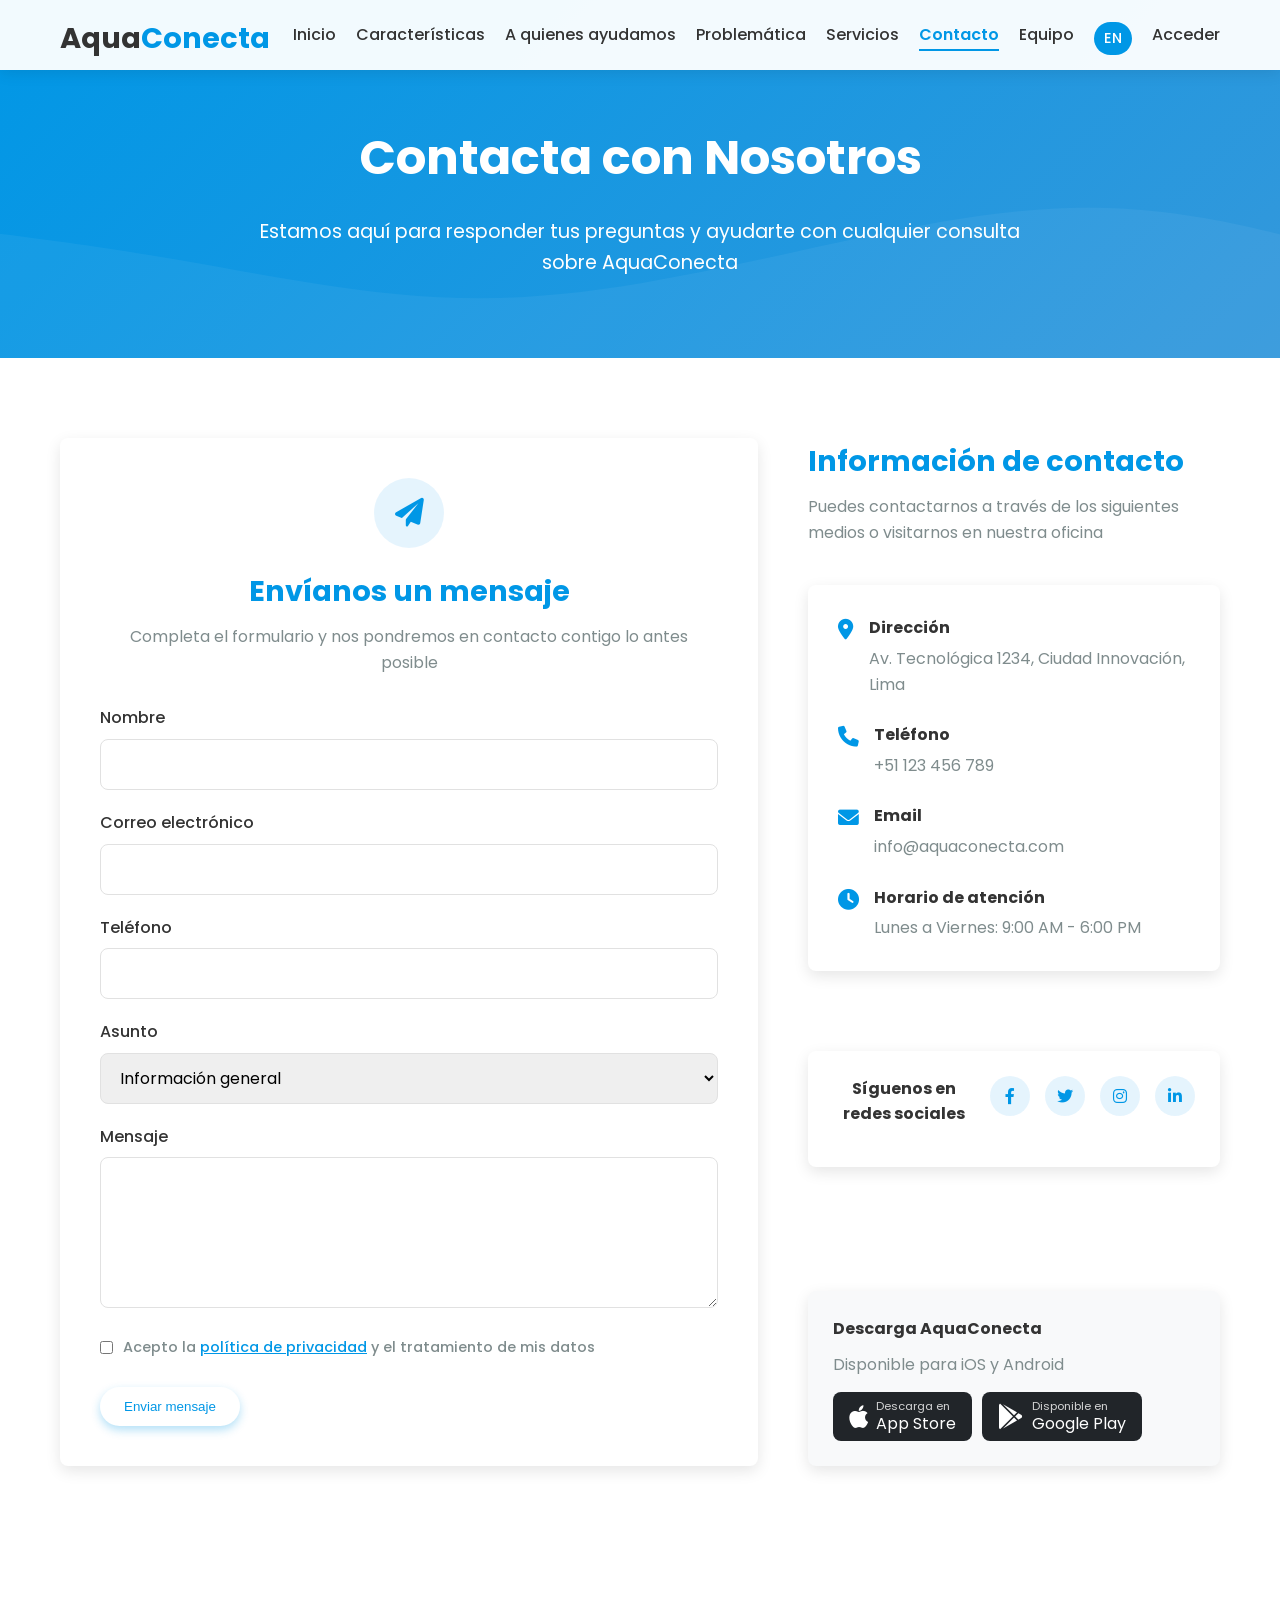
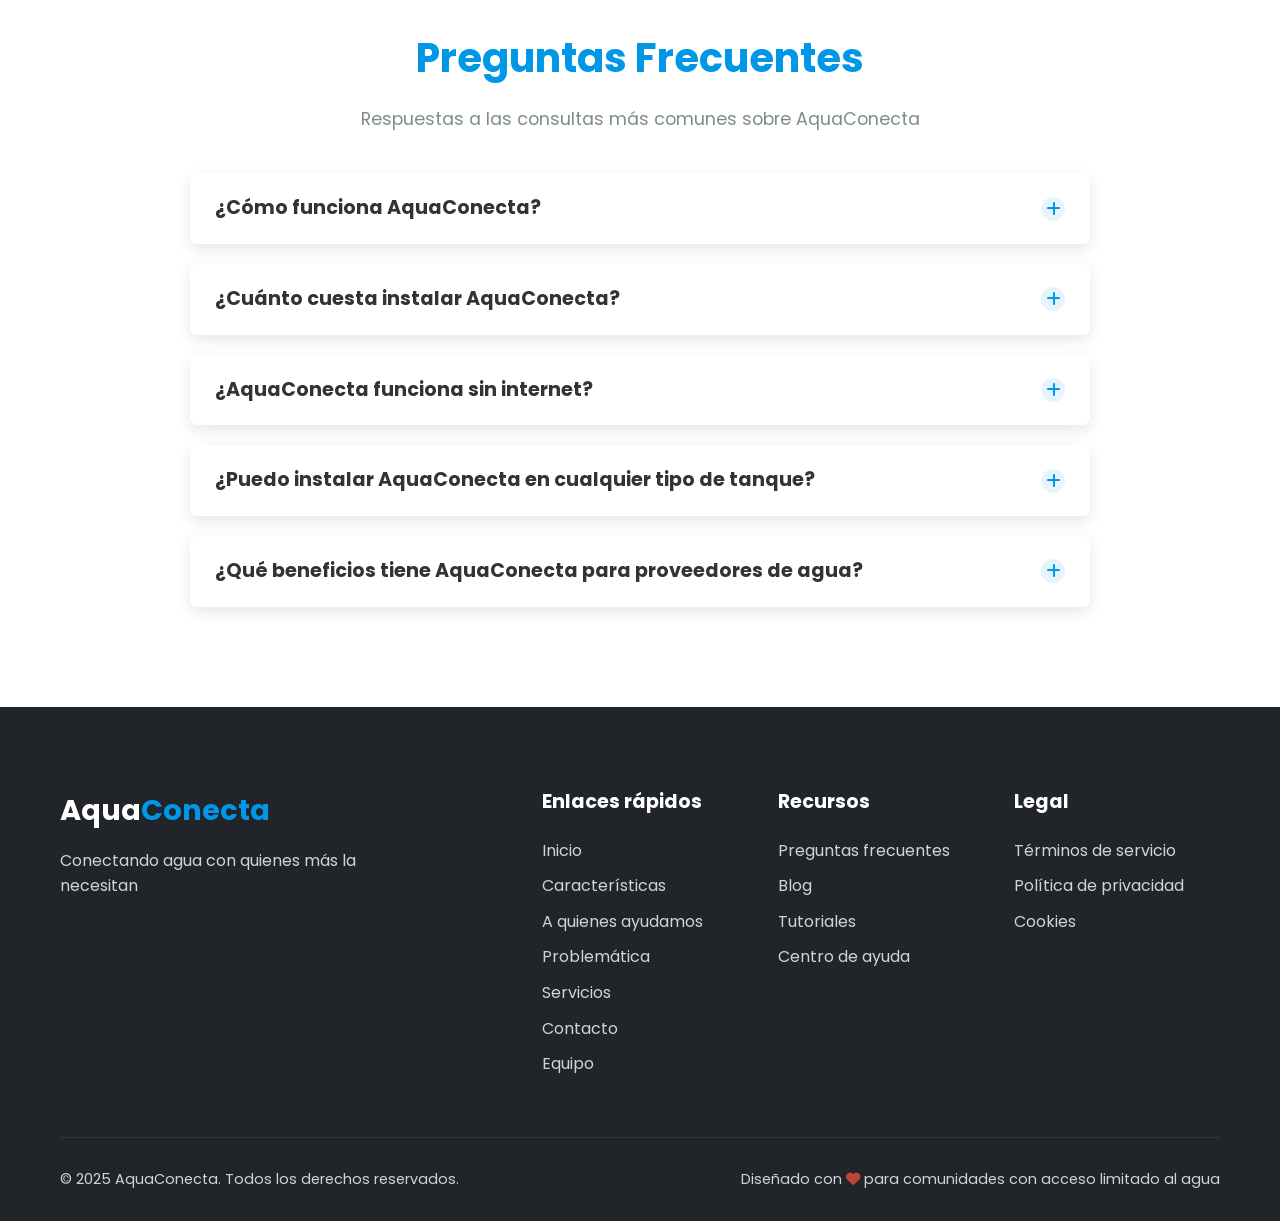
==== contact.html @ f66fc025 "feat: Implement contact page with form validation and FAQ section - Added a new contact.html page wi" ====
<!DOCTYPE html>
<html lang="es">

<head>
    <meta charset="UTF-8">
    <meta name="viewport" content="width=device-width, initial-scale=1.0">
    <title data-i18n="contact_page_title">AquaConecta - Contacto</title>
    <link rel="icon" href="images/aquaconecta.png" type="image/png">

    <link rel="stylesheet" href="css/base.css">
    <link rel="stylesheet" href="css/components.css">
    <link rel="stylesheet" href="css/layout.css">
    <link rel="stylesheet" href="css/sections.css">
    <link rel="stylesheet" href="css/animations.css">
    <link rel="stylesheet" href="css/responsive.css">
    <link rel="stylesheet" href="css/contact-page.css">
    <link rel="stylesheet" href="https://cdnjs.cloudflare.com/ajax/libs/font-awesome/6.0.0/css/all.min.css">
    <link href="https://fonts.googleapis.com/css2?family=Poppins:wght@300;400;500;600;700&display=swap"
        rel="stylesheet">
</head>

<body>
    <!-- Navegación -->
    <nav class="navbar">
        <div class="container">
            <div class="logo">
                <h1><a href="index.html">Aqua<span>Conecta</span></a></h1>
            </div>
            <ul class="nav-links">
                <li><a href="index.html" data-i18n="nav_home">Inicio</a></li>
                <li><a href="index.html#features" data-i18n="nav_features">Características</a></li>
                <li><a href="index.html#help" data-i18n="nav_help">A quienes ayudamos</a></li>
                <li><a href="index.html#problem" data-i18n="nav_problem">Problemática</a></li>
                <li><a href="index.html#services" data-i18n="nav_services">Servicios</a></li>
                <li><a href="contact.html" class="active" data-i18n="nav_contact">Contacto</a></li>
                <li><a href="index.html#team" data-i18n="nav_team">Equipo</a></li>
                <li><a href="#" id="langSwitch" class="lang-switch">EN</a></li>
                <li><a href="https://aquaconecta-app.netlify.app/" class="btn-login" data-i18n="nav_login">Acceder</a>
                </li>
            </ul>
            <div class="mobile-menu">
                <i class="fas fa-bars"></i>
            </div>
        </div>
    </nav>

    <!-- Hero de contacto con mapa -->
    <header class="contact-hero">
        <div class="container">
            <div class="contact-hero-content">
                <h1 data-i18n="contact_hero_title">Contacta con Nosotros</h1>
                <p data-i18n="contact_hero_description">Estamos aquí para responder tus preguntas y ayudarte con cualquier consulta sobre AquaConecta</p>
            </div>
        </div>
    </header>

    <!-- Contacto Principal -->
    <section class="contact-main">
        <div class="container">
            <div class="contact-wrapper">
                <!-- Formulario de contacto -->
                <div class="contact-form-wrapper">
                    <div class="form-header">
                        <div class="form-icon">
                            <i class="fas fa-paper-plane"></i>
                        </div>
                        <h2 data-i18n="contact_form_title">Envíanos un mensaje</h2>
                        <p data-i18n="contact_form_description">Completa el formulario y nos pondremos en contacto contigo lo antes posible</p>
                    </div>
                    
                    <form id="contact-form" class="contact-form">
                        <div class="form-group">
                            <label for="name" data-i18n="contact_name">Nombre</label>
                            <input type="text" id="name" name="name" required>
                        </div>
                        <div class="form-group">
                            <label for="email" data-i18n="contact_email">Correo electrónico</label>
                            <input type="email" id="email" name="email" required>
                        </div>
                        <div class="form-group">
                            <label for="phone" data-i18n="contact_phone">Teléfono</label>
                            <input type="tel" id="phone" name="phone">
                        </div>
                        <div class="form-group">
                            <label for="subject" data-i18n="contact_subject">Asunto</label>
                            <select id="subject" name="subject">
                                <option value="info" data-i18n="contact_subject_info">Información general</option>
                                <option value="support" data-i18n="contact_subject_support">Soporte técnico</option>
                                <option value="partnership" data-i18n="contact_subject_partnership">Colaboración</option>
                                <option value="other" data-i18n="contact_subject_other">Otro</option>
                            </select>
                        </div>
                        <div class="form-group">
                            <label for="message" data-i18n="contact_message">Mensaje</label>
                            <textarea id="message" name="message" rows="5" required></textarea>
                        </div>
                        <div class="form-group form-checkbox">
                            <input type="checkbox" id="privacy-policy" name="privacy-policy" required>
                            <label for="privacy-policy" data-i18n="contact_privacy_policy">Acepto la <a href="#">política de privacidad</a> y el tratamiento de mis datos</label>
                        </div>
                        <button type="submit" class="btn btn-primary" data-i18n="contact_send">Enviar mensaje</button>
                    </form>
                </div>

                <!-- Información de contacto -->
                <div class="contact-info-wrapper">
                    <div class="info-header">
                        <h2 data-i18n="contact_info_title">Información de contacto</h2>
                        <p data-i18n="contact_info_description">Puedes contactarnos a través de los siguientes medios o visitarnos en nuestra oficina</p>
                    </div>
                    
                    <div class="info-container">
                        <div class="info-item">
                            <i class="fas fa-map-marker-alt"></i>
                            <div>
                                <h4 data-i18n="contact_address_title">Dirección</h4>
                                <p data-i18n="contact_address">Av. Tecnológica 1234, Ciudad Innovación, Lima</p>
                            </div>
                        </div>
                        <div class="info-item">
                            <i class="fas fa-phone"></i>
                            <div>
                                <h4 data-i18n="contact_phone_title">Teléfono</h4>
                                <p>+51 123 456 789</p>
                            </div>
                        </div>
                        <div class="info-item">
                            <i class="fas fa-envelope"></i>
                            <div>
                                <h4 data-i18n="contact_email_title">Email</h4>
                                <p>info@aquaconecta.com</p>
                            </div>
                        </div>
                        <div class="info-item">
                            <i class="fas fa-clock"></i>
                            <div>
                                <h4 data-i18n="contact_hours_title">Horario de atención</h4>
                                <p data-i18n="contact_hours">Lunes a Viernes: 9:00 AM - 6:00 PM</p>
                            </div>
                        </div>
                    </div>
                    
                    <div class="social-links">
                        <h4 data-i18n="contact_social_title">Síguenos en redes sociales</h4>
                        <div class="social-icons">
                            <a href="#" aria-label="Facebook"><i class="fab fa-facebook-f"></i></a>
                            <a href="#" aria-label="Twitter"><i class="fab fa-twitter"></i></a>
                            <a href="#" aria-label="Instagram"><i class="fab fa-instagram"></i></a>
                            <a href="#" aria-label="LinkedIn"><i class="fab fa-linkedin-in"></i></a>
                        </div>
                    </div>
                    
                    <!-- Descarga la App -->
                    <div class="download-contact">
                        <h4 data-i18n="contact_download_title">Descarga AquaConecta</h4>
                        <p data-i18n="contact_download_description">Disponible para iOS y Android</p>
                        <div class="app-buttons">
                            <a href="#" class="app-btn">
                                <i class="fab fa-apple"></i>
                                <span>
                                    <small data-i18n="download_on">Descarga en</small>
                                    App Store
                                </span>
                            </a>
                            <a href="#" class="app-btn">
                                <i class="fab fa-google-play"></i>
                                <span>
                                    <small data-i18n="available_on">Disponible en</small>
                                    Google Play
                                </span>
                            </a>
                        </div>
                    </div>
                </div>
            </div>
        </div>
    </section>

    <!-- Preguntas frecuentes -->
    <section class="faq-section">
        <div class="container">
            <div class="section-header">
                <h2 data-i18n="faq_title">Preguntas Frecuentes</h2>
                <p data-i18n="faq_description">Respuestas a las consultas más comunes sobre AquaConecta</p>
            </div>
            
            <div class="faq-container">
                <div class="faq-item">
                    <div class="faq-question">
                        <h3 data-i18n="faq_q1">¿Cómo funciona AquaConecta?</h3>
                        <span class="faq-toggle"><i class="fas fa-plus"></i></span>
                    </div>
                    <div class="faq-answer">
                        <p data-i18n="faq_a1">AquaConecta utiliza sensores IoT instalados en tanques de agua para monitorear en tiempo real la cantidad y calidad del agua. La información se transmite a nuestra plataforma, donde los usuarios pueden visualizarla a través de una aplicación móvil o web, recibir alertas cuando el nivel es bajo y solicitar suministro cuando sea necesario.</p>
                    </div>
                </div>
                
                <div class="faq-item">
                    <div class="faq-question">
                        <h3 data-i18n="faq_q2">¿Cuánto cuesta instalar AquaConecta?</h3>
                        <span class="faq-toggle"><i class="fas fa-plus"></i></span>
                    </div>
                    <div class="faq-answer">
                        <p data-i18n="faq_a2">El costo inicial es de S/ 258 por sensor, que incluye el dispositivo, la instalación profesional y un mes de servicio. Después del primer mes, la suscripción tiene un costo de S/ 50 mensuales por cada sensor activo.</p>
                    </div>
                </div>
                
                <div class="faq-item">
                    <div class="faq-question">
                        <h3 data-i18n="faq_q3">¿AquaConecta funciona sin internet?</h3>
                        <span class="faq-toggle"><i class="fas fa-plus"></i></span>
                    </div>
                    <div class="faq-answer">
                        <p data-i18n="faq_a3">Los sensores requieren conectividad para transmitir datos a la plataforma. Sin embargo, pueden almacenar temporalmente la información cuando no hay conexión y sincronizarla una vez que se restablezca internet. La aplicación móvil también permite ver los últimos datos sincronizados cuando estás sin conexión.</p>
                    </div>
                </div>
                
                <div class="faq-item">
                    <div class="faq-question">
                        <h3 data-i18n="faq_q4">¿Puedo instalar AquaConecta en cualquier tipo de tanque?</h3>
                        <span class="faq-toggle"><i class="fas fa-plus"></i></span>
                    </div>
                    <div class="faq-answer">
                        <p data-i18n="faq_a4">Nuestros sensores son compatibles con la mayoría de los tanques de agua residenciales y comerciales, incluyendo tanques de plástico, fibra de vidrio, concreto y metal. Durante la instalación, nuestros técnicos evaluarán la compatibilidad y recomendarán la mejor solución para tu caso específico.</p>
                    </div>
                </div>
                
                <div class="faq-item">
                    <div class="faq-question">
                        <h3 data-i18n="faq_q5">¿Qué beneficios tiene AquaConecta para proveedores de agua?</h3>
                        <span class="faq-toggle"><i class="fas fa-plus"></i></span>
                    </div>
                    <div class="faq-answer">
                        <p data-i18n="faq_a5">Para proveedores, AquaConecta ofrece una plataforma de gestión que permite monitorear remotamente el estado de los tanques de sus clientes, planificar rutas de distribución de manera eficiente, priorizar automáticamente las zonas con mayor necesidad y obtener datos valiosos para optimizar sus operaciones y mejorar el servicio al cliente.</p>
                    </div>
                </div>
            </div>
        </div>
    </section>

    <!-- Footer -->
    <footer class="footer">
        <div class="container">
            <div class="footer-content">
                <div class="footer-logo">
                    <h2>Aqua<span>Conecta</span></h2>
                    <p data-i18n="footer_tagline">Conectando agua con quienes más la necesitan</p>
                </div>
                <div class="footer-links">
                    <div class="footer-column">
                        <h3 data-i18n="footer_quick_links">Enlaces rápidos</h3>
                        <ul>
                            <li><a href="index.html" data-i18n="nav_home">Inicio</a></li>
                            <li><a href="index.html#features" data-i18n="nav_features">Características</a></li>
                            <li><a href="index.html#help" data-i18n="nav_help">A quienes ayudamos</a></li>
                            <li><a href="index.html#problem" data-i18n="nav_problem">Problemática</a></li>
                            <li><a href="index.html#services" data-i18n="nav_services">Servicios</a></li>
                            <li><a href="contact.html" data-i18n="nav_contact">Contacto</a></li>
                            <li><a href="index.html#team" data-i18n="nav_team">Equipo</a></li>
                        </ul>
                    </div>
                    <div class="footer-column">
                        <h3 data-i18n="footer_resources">Recursos</h3>
                        <ul>
                            <li><a href="#" data-i18n="footer_faq">Preguntas frecuentes</a></li>
                            <li><a href="#" data-i18n="footer_blog">Blog</a></li>
                            <li><a href="#" data-i18n="footer_tutorials">Tutoriales</a></li>
                            <li><a href="#" data-i18n="footer_help_center">Centro de ayuda</a></li>
                        </ul>
                    </div>
                    <div class="footer-column">
                        <h3 data-i18n="footer_legal">Legal</h3>
                        <ul>
                            <li><a href="#" data-i18n="footer_terms">Términos de servicio</a></li>
                            <li><a href="#" data-i18n="footer_privacy">Política de privacidad</a></li>
                            <li><a href="#" data-i18n="footer_cookies">Cookies</a></li>
                        </ul>
                    </div>
                </div>
            </div>
            <div class="footer-bottom">
                <p data-i18n="footer_copyright">&copy; 2025 AquaConecta. Todos los derechos reservados.</p>
                <p data-i18n="footer_tagline_extended">Diseñado con <i class="fas fa-heart"></i> para comunidades con acceso limitado al agua</p>
            </div>
        </div>
    </footer>

    <script src="js/transalations.js"></script>
    <script src="js/script.js"></script>
    <script src="js/contact.js"></script>
</body>

</html>
---- css/base.css ----
:root {
    --primary-color: #0097e6;
    --primary-dark: #0080c0;
    --secondary-color: #2ecc71;
    --accent-color: #f1c40f;
    --text-color: #333333;
    --text-light: #7f8c8d;
    --light-bg: #f8f9fa;
    --dark-bg: #212529;
    --white: #ffffff;
    --border-color: #e1e1e1;
    --border-radius: 8px;
    --shadow: 0 5px 15px rgba(0, 0, 0, 0.1);
    --transition: all 0.3s ease;
}

* {
    margin: 0;
    padding: 0;
    box-sizing: border-box;
}

html {
    scroll-behavior: smooth;
}

body {
    font-family: 'Poppins', sans-serif;
    line-height: 1.6;
    color: var(--text-color);
    background-color: var(--white);
}

ul {
    list-style: none;
}

a {
    text-decoration: none;
    color: var(--text-color);
    transition: var(--transition);
}

img {
    max-width: 100%;
    height: auto;
    display: block;
}

.container {
    width: 100%;
    max-width: 1200px;
    margin: 0 auto;
    padding: 0 20px;
}

/* Utility Classes */
.section-header {
    text-align: center;
    margin-bottom: 30px;
}

.section-header h2 {
    font-size: 2.5rem;
    margin-bottom: 15px;
    color: var(--primary-color);
}

.section-header p {
    font-size: 1.1rem;
    color: var(--text-light);
    max-width: 700px;
    margin: 0 auto;
}

.wave-divider {
    width: 100%;
    display: block;
    margin-top: -80px;
    position: relative;
    z-index: 1;
}

.wave-divider.inverted {
    margin-top: 0;
    margin-bottom: -80px;
}

.lang-switch {
    display: inline-block;
    padding: 5px 10px;
    border-radius: 20px;
    background-color: var(--primary-color);
    color: white !important;
    font-weight: 600;
    text-align: center;
    transition: var(--transition);
    font-size: 0.9rem;
}

.lang-switch:hover {
    background-color: var(--primary-dark);
    transform: translateY(-2px);
}

@media (max-width: 768px) {
    .lang-switch {
        margin-top: 5px;
    }
}
---- css/components.css ----
.btn {
    display: inline-block;
    padding: 12px 24px;
    border-radius: 50px;
    font-weight: 500;
    text-align: center;
    transition: var(--transition);
    cursor: pointer;
    border: none;
}

.btn-primary {
    background-color: white;
    color: var(--primary-color);
    box-shadow: 0 4px 10px rgba(0, 151, 230, 0.3);
}

.btn-primary:hover {
    background-color: var(--primary-dark);
    transform: translateY(-3px);
    box-shadow: 0 6px 15px rgba(0, 151, 230, 0.4);
}

.btn-secondary {
    background-color: white;
    color: var(--primary-color);
    border: 2px solid var(--primary-color);
}

.btn-secondary:hover {
    background-color: rgba(0, 151, 230, 0.1);
    transform: translateY(-3px);
}

/* Form elements */
.form-group {
    margin-bottom: 20px;
}

.form-group label {
    display: block;
    margin-bottom: 8px;
    font-weight: 500;
}

.form-group input,
.form-group select,
.form-group textarea {
    width: 100%;
    padding: 12px 15px;
    border: 1px solid var(--border-color);
    border-radius: var(--border-radius);
    font-family: inherit;
    font-size: 1rem;
    transition: var(--transition);
}

.form-group input:focus,
.form-group select:focus,
.form-group textarea:focus {
    outline: none;
    border-color: var(--primary-color);
    box-shadow: 0 0 0 3px rgba(0, 151, 230, 0.2);
}

.error-message {
    color: #e74c3c;
    font-size: 0.85rem;
    margin-top: 5px;
}

input.error, select.error, textarea.error {
    border-color: #e74c3c;
}

/* Notifications */
.notification {
    position: fixed;
    bottom: 20px;
    right: 20px;
    padding: 15px 25px;
    border-radius: var(--border-radius);
    color: var(--white);
    font-weight: 500;
    box-shadow: 0 5px 15px rgba(0, 0, 0, 0.2);
    transform: translateY(100px);
    opacity: 0;
    transition: all 0.3s ease;
    z-index: 9999;
}

.notification.success {
    background-color: var(--secondary-color);
}

.notification.error {
    background-color: #e74c3c;
}

.notification.show {
    transform: translateY(0);
    opacity: 1;
}

/* App buttons para la sección de descargar app en contacto */
.app-buttons {
    display: flex;
    gap: 10px;
    margin-top: 15px;
}

.app-btn {
    display: flex;
    align-items: center;
    padding: 8px 16px;
    background-color: var(--dark-bg);
    color: var(--white);
    border-radius: 8px;
    transition: var(--transition);
}

.app-btn:hover {
    transform: translateY(-3px);
    box-shadow: 0 10px 20px rgba(0, 0, 0, 0.1);
}

.app-btn i {
    font-size: 1.6rem;
    margin-right: 8px;
}

.app-btn span {
    display: flex;
    flex-direction: column;
    line-height: 1.2;
}

.app-btn small {
    font-size: 0.7rem;
    opacity: 0.8;
}

@media (max-width: 576px) {
    .app-buttons {
        flex-direction: column;
        gap: 15px;
    }
}




/* Estilos para el banner de descuento integrado en el hero section */

/* Estilo para la cinta de descuento en la parte superior del hero */
.discount-ribbon {
    background: linear-gradient(45deg, rgba(0, 0, 0, 0.3), rgba(0, 0, 0, 0.1));
    padding: 10px 20px;
    border-radius: 5px;
    margin: 0 auto 50px;
    max-width: 800px; /* Reducir un poco el ancho */
    display: flex;
    align-items: center;
    justify-content: center;
    flex-wrap: wrap;
    gap: 20px;
    backdrop-filter: blur(3px);
    box-shadow: 0 5px 15px rgba(0, 0, 0, 0.1);
    max-width: 900px;;
    position: relative;
    border: 1px solid rgba(255, 255, 255, 0.2);
}

.discount-badge {
    background-color: var(--accent-color);
    color: var(--dark-bg);
    font-size: 1.3rem;
    font-weight: 700;
    padding: 8px 12px;
    border-radius: 50px;
    box-shadow: 0 4px 8px rgba(0, 0, 0, 0.2);
    transform: rotate(-5deg);
    animation: pulse 2s infinite;
}

.discount-text {
    color: white;
    font-size: 1.3rem;
    font-weight: 700;
    text-shadow: 1px 1px 3px rgba(0, 0, 0, 0.3);
}

.countdown-container {
    display: flex;
    gap: 10px;
}

.countdown-unit {
    display: flex;
    flex-direction: column;
    align-items: center;
    background-color: rgba(255, 255, 255, 0.15);
    border-radius: 5px;
    padding: 5px 10px;
    min-width: 50px;
}

.countdown-unit span:first-child {
    font-size: 1.3rem;
    font-weight: 700;
    color: white;
}

.countdown-label {
    font-size: 0.7rem;
    color: rgba(255, 255, 255, 0.8);
}

.discount-expiry {
    color: rgba(255, 255, 255, 0.9);
    font-size: 0.9rem;
}

/* Botón de aprovechar ahora */
.btn-accent {
    background-color: var(--accent-color);
    color: var(--dark-bg);
    font-weight: 600;
    transition: all 0.3s ease;
}

.btn-accent:hover {
    background-color: #e0b50e;
    transform: translateY(-3px);
    box-shadow: 0 10px 20px rgba(0, 0, 0, 0.15);
}

/* Etiqueta de descuento para la imagen */
.hero-image {
    position: relative;
}

.discount-tag {
    position: absolute;
    top: 20px;
    right: 20px;
    background-color: var(--accent-color);
    color: var(--dark-bg);
    width: 60px;
    height: 60px;
    display: flex;
    flex-direction: column;
    align-items: center;
    justify-content: center;
    border-radius: 50%;
    box-shadow: 0 4px 8px rgba(0, 0, 0, 0.2);
    animation: float 6s ease-in-out infinite;
    z-index: 2;
    font-weight: 700;
    line-height: 1;
    transform: rotate(10deg);
}

.discount-tag span:first-child {
    font-size: 1.3rem;
}

.discount-tag span:last-child {
    font-size: 0.9rem;
}

/* Responsive styles */
@media (max-width: 992px) {
    .discount-ribbon {
        flex-direction: column;
        padding: 15px;
        margin-bottom: 30px;
    }
    
    .discount-badge, .discount-text {
        text-align: center;
    }
    
    /* Ajustar botones */
    .cta-buttons {
        flex-wrap: wrap;
    }
    
    .cta-buttons .btn {
        margin: 5px;
    }
}

@media (max-width: 576px) {
    .countdown-container {
        flex-wrap: wrap;
        justify-content: center;
    }
    
    .discount-tag {
        width: 50px;
        height: 50px;
        top: 10px;
        right: 10px;
        font-size: 0.9rem;
    }
    
    .discount-tag span:first-child {
        font-size: 1.1rem;
    }
}
---- css/layout.css ----
.navbar {
    position: fixed;
    width: 100%;
    top: 0;
    left: 0;
    z-index: 1000;
    padding: 15px 0;
    transition: var(--transition);
    background-color: rgba(255, 255, 255, 0.95);
    box-shadow: 0 2px 15px rgba(0, 0, 0, 0.1);
    height: 70px;
}

.navbar .container {
    display: flex;
    justify-content: space-between;
    align-items: center;
}

.logo h1 {
    font-size: 1.8rem;
    font-weight: 700;
    color: var(--text-color);
}

.logo span {
    color: var(--primary-color);
}

.nav-links {
    display: flex;
    gap: 20px;
}

.nav-links a {
    font-weight: 500;
}

.nav-links a:hover {
    color: var(--primary-color);
}

.mobile-menu {
    display: none;
    font-size: 1.5rem;
    cursor: pointer;
}

/* Navbar responsive */
@media (max-width: 768px) {
    .nav-links {
        position: absolute;
        top: 100%;
        left: 0;
        width: 100%;
        background-color: white;
        flex-direction: column;
        padding: 20px;
        box-shadow: 0 5px 15px rgba(0, 0, 0, 0.1);
        transform: translateY(-10px);
        opacity: 0;
        visibility: hidden;
        transition: all 0.3s ease;
    }
    
    .nav-links.active {
        transform: translateY(0);
        opacity: 1;
        visibility: visible;
    }
    
    .nav-links li {
        margin: 15px 0;
    }
    
    .mobile-menu {
        display: block;
        cursor: pointer;
        position: relative;
        z-index: 10;
    }
    
    .mobile-menu.active i:before {
        content: '\f00d';
    }
}

/* Hero Section */
.hero {
    position: relative;
    padding: 150px 0; /* Aumentar de 160px 0 120px */
    background: linear-gradient(135deg, var(--primary-color) 0%, #3498db 100%);
    color: var(--white);
    overflow: hidden;
}

.hero::before {
    content: '';
    position: absolute;
    top: 0;
    left: 0;
    width: 100%;
    height: 100%;
    background-image: url('data:image/svg+xml;utf8,<svg xmlns="http://www.w3.org/2000/svg" viewBox="0 0 1440 320"><path fill="%23ffffff" fill-opacity="0.05" d="M0,192L48,197.3C96,203,192,213,288,229.3C384,245,480,267,576,266.7C672,267,768,245,864,224C960,203,1056,181,1152,186.7C1248,192,1344,224,1392,240L1440,256L1440,320L1392,320C1344,320,1248,320,1152,320C1056,320,960,320,864,320C768,320,672,320,576,320C480,320,384,320,288,320C192,320,96,320,48,320L0,320Z"></path></svg>');
    background-size: cover;
    background-position: bottom;
    z-index: 0;
}

.hero .container {
    display: flex;
    align-items: center;
    justify-content: space-between;
    position: relative;
    z-index: 1;
}

.hero-content {
    flex: 1;
    max-width: 600px;
}

.hero-content h1 {
    font-size: 3rem;
    font-weight: 700;
    margin-bottom: 20px;
    line-height: 1.2;
}

.hero-content p {
    font-size: 1.1rem;
    margin-bottom: 30px;
    opacity: 0.9;
}

.cta-buttons {
    display: flex;
    gap: 15px;
}

.hero-image {
    flex: 1;
    margin-left: 50px;
    animation: float 6s ease-in-out infinite;
}

.hero-image img {
    border-radius: 10px;
    box-shadow: 0 15px 30px rgba(0, 0, 0, 0.2);
}

/* Hero animations */
.hero-content {
    opacity: 0;
    transform: translateY(30px);
    transition: opacity 0.8s ease, transform 0.8s ease;
}

.hero-image {
    opacity: 0;
    transform: translateY(30px);
    transition: opacity 0.8s ease, transform 0.8s ease;
    transition-delay: 0.3s;
}

/* Hero responsive */
@media (max-width: 992px) {
    .hero .container {
        flex-direction: column;
    }
    
    .hero-content {
        text-align: center;
        margin-bottom: 50px;
    }
    
    .cta-buttons {
        justify-content: center;
    }
    
    .hero-image {
        margin-left: 0;
    }
}

@media (max-width: 768px) {
    .hero-content h1 {
        font-size: 2.5rem;
    }
}

@media (max-width: 576px) {
    .hero-content h1 {
        font-size: 2rem;
    }
}

/* Footer */
.footer {
    background-color: var(--dark-bg);
    color: var(--white);
    padding: 80px 0 30px;
}

.footer-content {
    display: flex;
    flex-wrap: wrap;
    gap: 30px;
    margin-bottom: 50px;
}

.footer-logo {
    flex: 2;
    min-width: 250px;
}

.footer-logo h2 {
    font-size: 1.8rem;
    margin-bottom: 15px;
}

.footer-logo span {
    color: var(--primary-color);
}

.footer-logo p {
    opacity: 0.8;
    max-width: 300px;
}

.footer-links {
    flex: 3;
    display: flex;
    flex-wrap: wrap;
    gap: 30px;
}

.footer-column {
    flex: 1;
    min-width: 150px;
}

.footer-column h3 {
    font-size: 1.2rem;
    margin-bottom: 20px;
    color: var(--white);
}

.footer-column ul li {
    margin-bottom: 10px;
}

.footer-column a {
    color: rgba(255, 255, 255, 0.8);
    transition: var(--transition);
}

.footer-column a:hover {
    color: var(--primary-color);
}

.footer-bottom {
    display: flex;
    justify-content: space-between;
    align-items: center;
    flex-wrap: wrap;
    padding-top: 30px;
    border-top: 1px solid rgba(255, 255, 255, 0.1);
    font-size: 0.9rem;
    opacity: 0.8;
}

.footer-bottom i {
    color: #e74c3c;
}

@media (max-width: 576px) {
    .footer-content {
        flex-direction: column;
    }
    
    .footer-bottom {
        flex-direction: column;
        text-align: center;
        gap: 10px;
    }
}

.wave-divider {
    width: 100%;
    display: block;
    margin-top: -10px; /* Ajusta este valor según necesites */
    position: relative;
    z-index: 5;
}

.wave-divider svg {
    filter: drop-shadow(0px -5px 5px rgba(0, 0, 0, 0.05));
    vertical-align: bottom;
}

.hero {
    overflow: hidden;
    padding-bottom: 0;
}
---- css/sections.css ----
/* Features Section */
.features {
    padding: 80px 0;
    background-color: var(--white);
    position: relative;
    scroll-margin-top: 80px;
}

.features-grid {
    display: grid;
    grid-template-columns: repeat(auto-fit, minmax(250px, 1fr));
    gap: 30px;
    margin-top: 30px;
}

.feature-card {
    background-color: var(--white);
    padding: 30px;
    border-radius: var(--border-radius);
    box-shadow: var(--shadow);
    transition: var(--transition);
    text-align: center;
}

.feature-card:hover {
    transform: translateY(-10px);
    box-shadow: 0 15px 30px rgba(0, 0, 0, 0.1);
}

.feature-icon {
    width: 70px;
    height: 70px;
    display: flex;
    align-items: center;
    justify-content: center;
    margin: 0 auto 20px;
    background-color: rgba(0, 151, 230, 0.1);
    border-radius: 50%;
    color: var(--primary-color);
    font-size: 1.8rem;
}

.feature-card h3 {
    font-size: 1.3rem;
    margin-bottom: 15px;
    color: var(--text-color);
}

.feature-card p {
    color: var(--text-light);
}

/* Help Section */
.help-section {
    padding: 80px 0;
    background-color: var(--light-bg);
    position: relative;
    scroll-margin-top: 80px;
}

.help-card {
    display: flex;
    background-color: var(--white);
    margin-bottom: 30px;
    border-radius: var(--border-radius);
    box-shadow: var(--shadow);
    overflow: hidden;
    transition: var(--transition);
}

.help-card:hover {
    transform: translateY(-5px);
    box-shadow: 0 15px 30px rgba(0, 0, 0, 0.1);
}

.help-card.reversed {
    flex-direction: row-reverse;
}

.help-icon {
    display: flex;
    align-items: center;
    justify-content: center;
    background-color: var(--primary-color);
    color: var(--white);
    padding: 40px;
    font-size: 3rem;
    min-width: 150px;
}

.help-content {
    padding: 30px;
    flex: 1;
}

.help-content h3 {
    font-size: 1.8rem;
    color: var(--primary-color);
    margin-bottom: 15px;
}

.help-content p {
    color: var(--text-light);
    margin-bottom: 20px;
}

.help-content .btn {
    margin-top: 20px;
}

.benefits-list {
    margin: 25px 0;
}

.benefits-list li {
    display: flex;
    align-items: center;
    margin-bottom: 15px;
}

.benefits-list i {
    color: var(--secondary-color);
    margin-right: 10px;
    font-size: 1.2rem;
}

/* Help section responsive */
@media (max-width: 768px) {
    .help-card, .help-card.reversed {
        flex-direction: column;
    }
    
    .help-icon {
        width: 100%;
        padding: 30px;
    }
}

/* Problem Solution Section */
.problem-solution {
    padding: 80px 0;
    background-color: var(--light-bg);
    scroll-margin-top: 80px;
}

.problem-solution-wrapper {
    display: flex;
    gap: 30px;
    margin-top: 30px;
}

.problem-box, .solution-box {
    flex: 1;
    background-color: var(--white);
    padding: 30px;
    border-radius: var(--border-radius);
    box-shadow: var(--shadow);
}

.problem-box h3, .solution-box h3 {
    font-size: 1.5rem;
    margin-bottom: 20px;
    text-align: center;
    color: var(--primary-color);
}

.problem-box {
    border-left: 4px solid #e74c3c;
}

.solution-box {
    border-left: 4px solid var(--secondary-color);
}

.problem-list li, .solution-list li {
    display: flex;
    align-items: flex-start;
    margin-bottom: 15px;
}

.problem-list i {
    color: #e74c3c;
    margin-right: 10px;
    margin-top: 3px;
    font-size: 1rem;
}

.solution-list i {
    color: var(--secondary-color);
    margin-right: 10px;
    margin-top: 3px;
    font-size: 1rem;
}

.solution-box p {
    margin-bottom: 15px;
}

/* Problema-Solución responsivo */
@media (max-width: 768px) {
    .problem-solution-wrapper {
        flex-direction: column;
    }
}

/* Estilos para la sección de Servicios */
.services {
    padding: 80px 0;
    background-color: var(--white);
    scroll-margin-top: 80px;
    position: relative;
}

.services-wrapper {
    display: flex;
    flex-wrap: wrap;
    gap: 30px;
    margin-top: 40px;
}

.service-card {
    background-color: var(--white);
    border-radius: var(--border-radius);
    box-shadow: var(--shadow);
    overflow: hidden;
    transition: var(--transition);
    flex: 1;
    min-width: 280px;
    display: flex;
    flex-direction: column;
}

.service-card:hover {
    transform: translateY(-10px);
    box-shadow: 0 15px 30px rgba(0, 0, 0, 0.1);
}

.service-card.featured {
    flex: 2;
    border: 2px solid var(--primary-color);
    position: relative;
    overflow: hidden;
    min-width: 350px;
}

.service-header {
    padding: 25px;
    background-color: rgba(0, 151, 230, 0.05);
    text-align: center;
    border-bottom: 1px solid var(--border-color);
}

.service-icon {
    width: 70px;
    height: 70px;
    display: flex;
    align-items: center;
    justify-content: center;
    margin: 0 auto 15px;
    background-color: rgba(0, 151, 230, 0.1);
    border-radius: 50%;
    color: var(--primary-color);
    font-size: 1.8rem;
}

.service-card.featured .service-icon {
    background-color: var(--primary-color);
    color: var(--white);
}

.service-header h3 {
    font-size: 1.5rem;
    margin-bottom: 10px;
    color: var(--text-color);
}

.service-price {
    font-size: 2rem;
    font-weight: 700;
    color: var(--primary-color);
    margin: 15px 0 5px;
}

.service-price-info {
    font-size: 0.9rem;
    color: var(--text-light);
}

.service-content {
    padding: 25px;
    display: flex;
    flex-direction: column;
    flex-grow: 1;
}

.service-features {
    margin: 20px 0;
}

.service-features li {
    margin-bottom: 12px;
    display: flex;
    align-items: center;
}

.service-features i {
    margin-right: 10px;
    color: var(--secondary-color);
}

.service-features i.fa-sync-alt {
    color: var(--primary-color);
}

.service-benefits {
    margin: 20px 0;
    padding: 15px;
    background-color: rgba(46, 204, 113, 0.1);
    border-radius: var(--border-radius);
}

.benefit-item {
    display: flex;
    align-items: center;
    margin-bottom: 10px;
}

.benefit-item i {
    display: flex;
    align-items: center;
    justify-content: center;
    width: 24px;
    height: 24px;
    background-color: var(--secondary-color);
    color: white;
    border-radius: 50%;
    margin-right: 10px;
    font-size: 0.8rem;
}

.service-card .btn {
    margin-top: auto;
}

.additional-services {
    display: flex;
    flex-wrap: wrap;
    gap: 20px;
    flex: 2;
}

.additional-services .service-card {
    flex: 1;
    min-width: 200px;
    text-align: center;
    padding: 25px;
}

.additional-services .service-icon {
    margin-bottom: 20px;
}

.additional-services h3 {
    margin-bottom: 15px;
}

.additional-services p {
    margin-bottom: 20px;
    color: var(--text-light);
}

.service-cta {
    margin-top: 60px;
    text-align: center;
    padding: 40px;
    background-color: rgba(0, 151, 230, 0.05);
    border-radius: var(--border-radius);
}

.service-cta h3 {
    font-size: 1.8rem;
    margin-bottom: 15px;
    color: var(--primary-color);
}

.service-cta p {
    max-width: 600px;
    margin: 0 auto 25px;
    color: var(--text-light);
}

/* Responsive */
@media (max-width: 992px) {
    .services-wrapper {
        flex-direction: column;
    }
    
    .service-card.featured {
        flex: 1;
    }
    
    .additional-services {
        flex-direction: column;
    }
}

@media (max-width: 768px) {
    .service-cta {
        padding: 30px 20px;
    }
    
    .service-cta h3 {
        font-size: 1.5rem;
    }
}

/* Contact Section */
.contact {
    padding: 80px 0;
    background-color: var(--white);
    position: relative;
    scroll-margin-top: 80px;
    overflow: hidden;
}

.contact-wrapper {
    display: flex;
    flex-wrap: wrap;
    gap: 40px;
}

.contact-form {
    flex: 1;
    min-width: 300px;
}

.contact-info {
    flex: 1;
    min-width: 300px;
}

.info-item {
    display: flex;
    align-items: flex-start;
    margin-bottom: 30px;
}

.info-item i {
    font-size: 1.3rem;
    color: var(--primary-color);
    margin-right: 15px;
    margin-top: 5px;
}

.info-item h4 {
    margin-bottom: 5px;
    color: var(--text-color);
}

.info-item p {
    color: var(--text-light);
}

.social-links {
    display: flex;
    gap: 15px;
    margin-top: 30px;
}

.social-links a {
    display: flex;
    align-items: center;
    justify-content: center;
    width: 40px;
    height: 40px;
    background-color: rgba(0, 151, 230, 0.1);
    color: var(--primary-color);
    border-radius: 50%;
    transition: var(--transition);
}

.social-links a:hover {
    background-color: var(--primary-color);
    color: var(--white);
    transform: translateY(-3px);
}

.download-contact {
    margin-top: 40px;
    padding: 20px;
    background-color: rgba(0, 151, 230, 0.05);
    border-radius: var(--border-radius);
}

.download-contact h4 {
    margin-bottom: 10px;
}

.download-contact .app-buttons {
    margin-top: 15px;
}

@media (max-width: 768px) {
    .contact-wrapper {
        flex-direction: column;
    }
}

/* Team Section */
.team {
    padding: 80px 0;
    background-color: var(--light-bg);
    position: relative;
    scroll-margin-top: 80px;
}

.team-wrapper {
    display: flex;
    gap: 40px;
    margin-top: 30px;
    align-items: flex-start;
}

.team-video {
    flex: 1;
    min-width: 200px;
}

.team-video iframe {
    width: 100%;
    height: 415px;
    border-radius: var(--border-radius);
    box-shadow: var(--shadow);
}

.team-members {
    flex: 1;
    min-width: 300px;
    background-color: var(--white);
    padding: 30px;
    border-radius: var(--border-radius);
    box-shadow: var(--shadow);
}

.team-members h3 {
    font-size: 1.8rem;
    color: var(--primary-color);
    margin-bottom: 15px;
}

.team-members p {
    margin-bottom: 20px;
    color: var(--text-light);
}

.team-list {
    display: grid;
    grid-template-columns: repeat(auto-fill, minmax(140px, 1fr));
    gap: 20px;
}

.team-member {
    text-align: center;
    padding: 15px;
    border-radius: var(--border-radius);
    background-color: rgba(0, 151, 230, 0.05);
    transition: var(--transition);
}

.team-member:hover {
    transform: translateY(-5px);
    box-shadow: 0 5px 15px rgba(0, 0, 0, 0.1);
}

.team-member h4 {
    margin-bottom: 5px;
    color: var(--text-color);
    font-size: 1.1rem;
}

.team-member p {
    color: var(--text-light);
    font-size: 0.9rem;
    margin-bottom: 0;
}

/* Team responsive */
@media (max-width: 992px) {
    .team-wrapper {
        flex-direction: column;
    }
    
    .team-video iframe {
        height: 350px;
    }
}

@media (max-width: 576px) {
    .team-video iframe {
        height: 250px;
    }
    
    .team-list {
        grid-template-columns: repeat(2, 1fr);
    }
}



/* About Product Section */
.about-product {
    padding: 80px 0;
    background-color: var(--white);
    position: relative;
    scroll-margin-top: 80px;
}

.about-product-wrapper {
    display: flex;
    justify-content: center;
    margin-top: 30px;
}

.product-video {
    width: 100%;
    max-width: 900px;
    border-radius: var(--border-radius);
    overflow: hidden;
    box-shadow: var(--shadow);
    transition: var(--transition);
}

.product-video:hover {
    transform: translateY(-10px);
    box-shadow: 0 15px 30px rgba(0, 0, 0, 0.15);
}

.product-video iframe {
    width: 100%;
    border-radius: var(--border-radius);
    display: block;
}

/* Responsive styles */
@media (max-width: 768px) {
    .product-video iframe {
        height: 350px;
    }
}

@media (max-width: 576px) {
    .product-video iframe {
        height: 250px;
    }
}
---- css/animations.css ----
@keyframes float {
    0% {
        transform: translateY(0px);
    }
    50% {
        transform: translateY(-10px);
    }
    100% {
        transform: translateY(0px);
    }
}

/* Scroll animations */
.animate-on-scroll {
    opacity: 0;
    transform: translateY(40px);
    transition: opacity 0.6s ease, transform 0.6s ease;
}

.animate-on-scroll.animate {
    opacity: 1;
    transform: translateY(0);
}

/* ============================================
   ANIMATIONS & EFFECTS
============================================ */

/* Float animation for hero image */
@keyframes float {
    0% {
        transform: translateY(0px);
    }
    50% {
        transform: translateY(-10px);
    }
    100% {
        transform: translateY(0px);
    }
}

/* Float animation for app preview */
@keyframes float2 {
    0% {
        transform: translateY(0px) rotate(0deg);
    }
    50% {
        transform: translateY(-15px) rotate(2deg);
    }
    100% {
        transform: translateY(0px) rotate(0deg);
    }
}

/* Fade in animation for testimonials */
@keyframes fadeIn {
    from {
        opacity: 0;
        transform: translateY(20px);
    }
    to {
        opacity: 1;
        transform: translateY(0);
    }
}

/* Pulse animation for CTA buttons */
@keyframes pulse {
    0% {
        transform: scale(1);
        box-shadow: 0 4px 10px rgba(0, 151, 230, 0.3);
    }
    50% {
        transform: scale(1.05);
        box-shadow: 0 10px 20px rgba(0, 151, 230, 0.4);
    }
    100% {
        transform: scale(1);
        box-shadow: 0 4px 10px rgba(0, 151, 230, 0.3);
    }
}

/* Ripple animation for water icons */
@keyframes ripple {
    0% {
        box-shadow: 0 0 0 0 rgba(0, 151, 230, 0.3);
    }
    70% {
        box-shadow: 0 0 0 10px rgba(0, 151, 230, 0);
    }
    100% {
        box-shadow: 0 0 0 0 rgba(0, 151, 230, 0);
    }
}

/* Slide animation for menu */
@keyframes slideIn {
    from {
        transform: translateX(-20px);
        opacity: 0;
    }
    to {
        transform: translateX(0);
        opacity: 1;
    }
}

/* Scroll animations */
.animate-on-scroll {
    opacity: 0;
    transform: translateY(40px);
    transition: opacity 0.6s ease, transform 0.6s ease;
}

.animate-on-scroll.animate {
    opacity: 1;
    transform: translateY(0);
}

/* Apply animations to elements */
.hero-image {
    animation: float 6s ease-in-out infinite;
}

.service-card.featured:hover .service-icon {
    animation: ripple 1.2s infinite;
}

.btn-primary {
    transition: transform 0.3s ease, box-shadow 0.3s ease, background-color 0.3s ease;
}

.cta-buttons .btn-primary:hover {
    animation: pulse 2s infinite;
}

.nav-links li a {
    position: relative;
}

.nav-links li a:after {
    content: '';
    position: absolute;
    width: 0;
    height: 2px;
    bottom: -5px;
    left: 0;
    background-color: var(--primary-color);
    transition: width 0.3s ease;
}

.nav-links li a:hover:after {
    width: 100%;
}

.feature-icon i, .help-icon i, .info-item i {
    transition: transform 0.3s ease;
}

.feature-card:hover .feature-icon i, 
.help-card:hover .help-icon i, 
.info-item:hover i {
    transform: scale(1.2);
}

.social-links a i {
    transition: transform 0.3s ease;
}

.social-links a:hover i {
    transform: rotate(10deg);
}

/* Stagger animation for feature cards */
.features-grid .feature-card:nth-child(1) {
    transition-delay: 0.1s;
}
.features-grid .feature-card:nth-child(2) {
    transition-delay: 0.2s;
}
.features-grid .feature-card:nth-child(3) {
    transition-delay: 0.3s;
}
.features-grid .feature-card:nth-child(4) {
    transition-delay: 0.4s;
}

/* Stagger animation for service cards */
.services-wrapper .service-card {
    transition-delay: 0.1s;
}
.additional-services .service-card:nth-child(1) {
    transition-delay: 0.2s;
}
.additional-services .service-card:nth-child(2) {
    transition-delay: 0.3s;
}
.additional-services .service-card:nth-child(3) {
    transition-delay: 0.4s;
}
---- css/responsive.css ----
/* Large devices (desktops, less than 1200px) */
@media (max-width: 1200px) {
    .container {
        padding: 0 30px;
    }
}

/* Medium devices (tablets, less than 992px) */
@media (max-width: 992px) {
    /* Base responsive styles will be added here */
}

/* Small devices (landscape phones, less than 768px) */
@media (max-width: 768px) {
    /* Mobile responsive styles will be added here */
}

/* Extra small devices (portrait phones, less than 576px) */
@media (max-width: 576px) {
    /* Extra small device styles will be added here */
}
---- css/contact-page.css ----
/* Estilo específico para la página de contacto */

/* Hero de contacto */
.contact-hero {
    position: relative;
    padding: 120px 0 80px;
    background: linear-gradient(135deg, var(--primary-color) 0%, #3498db 100%);
    color: var(--white);
    overflow: hidden;
}

.contact-hero::before {
    content: '';
    position: absolute;
    top: 0;
    left: 0;
    width: 100%;
    height: 100%;
    background-image: url('data:image/svg+xml;utf8,<svg xmlns="http://www.w3.org/2000/svg" viewBox="0 0 1440 320"><path fill="%23ffffff" fill-opacity="0.05" d="M0,192L48,197.3C96,203,192,213,288,229.3C384,245,480,267,576,266.7C672,267,768,245,864,224C960,203,1056,181,1152,186.7C1248,192,1344,224,1392,240L1440,256L1440,320L1392,320C1344,320,1248,320,1152,320C1056,320,960,320,864,320C768,320,672,320,576,320C480,320,384,320,288,320C192,320,96,320,48,320L0,320Z"></path></svg>');
    background-size: cover;
    background-position: bottom;
    z-index: 0;
}

.contact-hero-content {
    position: relative;
    z-index: 1;
    text-align: center;
    max-width: 800px;
    margin: 0 auto;
}

.contact-hero-content h1 {
    font-size: 3rem;
    font-weight: 700;
    margin-bottom: 20px;
    animation: fadeInDown 1s ease;
}

.contact-hero-content p {
    font-size: 1.2rem;
    opacity: 0.9;
    animation: fadeInUp 1s ease;
    animation-delay: 0.2s;
    animation-fill-mode: both;
}

/* Sección principal de contacto */
.contact-main {
    padding: 80px 0;
    background-color: var(--white);
}

.contact-wrapper {
    display: flex;
    gap: 50px;
}

.contact-form-wrapper {
    flex: 6;
    background-color: var(--white);
    border-radius: var(--border-radius);
    box-shadow: var(--shadow);
    padding: 40px;
    transition: var(--transition);
}

.contact-form-wrapper:hover {
    box-shadow: 0 15px 30px rgba(0, 0, 0, 0.1);
}

.form-header {
    text-align: center;
    margin-bottom: 30px;
}

.form-icon {
    width: 70px;
    height: 70px;
    display: flex;
    align-items: center;
    justify-content: center;
    margin: 0 auto 20px;
    background-color: rgba(0, 151, 230, 0.1);
    border-radius: 50%;
    color: var(--primary-color);
    font-size: 1.8rem;
}

.form-header h2 {
    font-size: 1.8rem;
    color: var(--primary-color);
    margin-bottom: 10px;
}

.form-header p {
    color: var(--text-light);
}

.contact-info-wrapper {
    flex: 4;
    display: flex;
    flex-direction: column;
    gap: 30px;
}

.info-header {
    margin-bottom: 10px;
}

.info-header h2 {
    font-size: 1.8rem;
    color: var(--primary-color);
    margin-bottom: 10px;
}

.info-header p {
    color: var(--text-light);
}

.info-container {
    background-color: var(--white);
    border-radius: var(--border-radius);
    box-shadow: var(--shadow);
    padding: 30px;
    margin-bottom: 20px;
    transition: var(--transition);
}

.info-container:hover {
    box-shadow: 0 15px 30px rgba(0, 0, 0, 0.1);
}

.info-item {
    display: flex;
    align-items: flex-start;
    margin-bottom: 25px;
}

.info-item:last-child {
    margin-bottom: 0;
}

.info-item i {
    font-size: 1.3rem;
    color: var(--primary-color);
    margin-right: 15px;
    margin-top: 5px;
    transition: transform 0.3s ease;
}

.info-item:hover i {
    transform: scale(1.2);
}

.info-item div h4 {
    margin-bottom: 5px;
    color: var(--text-color);
}

.info-item div p {
    color: var(--text-light);
}

.social-links {
    background-color: var(--white);
    border-radius: var(--border-radius);
    box-shadow: var(--shadow);
    padding: 25px;
    text-align: center;
    transition: var(--transition);
}

.social-links:hover {
    box-shadow: 0 15px 30px rgba(0, 0, 0, 0.1);
}

.social-links h4 {
    margin-bottom: 15px;
    color: var(--text-color);
}

.social-icons {
    display: flex;
    justify-content: center;
    gap: 15px;
}

.social-icons a {
    display: flex;
    align-items: center;
    justify-content: center;
    width: 40px;
    height: 40px;
    background-color: rgba(0, 151, 230, 0.1);
    color: var(--primary-color);
    border-radius: 50%;
    transition: var(--transition);
}

.social-icons a:hover {
    background-color: var(--primary-color);
    color: var(--white);
    transform: translateY(-3px);
}

.download-contact {
    background-color: var(--light-bg);
    border-radius: var(--border-radius);
    padding: 25px;
    margin-top: auto;
    box-shadow: var(--shadow);
    transition: var(--transition);
}

.download-contact:hover {
    box-shadow: 0 15px 30px rgba(0, 0, 0, 0.1);
    transform: translateY(-5px);
}

.download-contact h4 {
    margin-bottom: 10px;
    color: var(--text-color);
}

.download-contact p {
    color: var(--text-light);
    margin-bottom: 15px;
}

/* Estilos adicionales para el formulario */
.form-checkbox {
    display: flex;
    align-items: flex-start;
}

.form-checkbox input {
    width: auto;
    margin-right: 10px;
    margin-top: 5px;
}

.form-checkbox label {
    font-size: 0.9rem;
    color: var(--text-light);
}

.form-checkbox a {
    color: var(--primary-color);
    text-decoration: underline;
}

/* Sección de mapa */
.map-section {
    padding: 0;
    background-color: var(--light-bg);
}

.map-container {
    width: 100%;
    height: 450px;
    overflow: hidden;
    position: relative;
}

.map-container iframe {
    width: 100%;
    height: 100%;
    border: none;
    display: block;
}

/* Sección de FAQ */
.faq-section {
    padding: 80px 0;
    background-color: var(--white);
}

.faq-container {
    margin-top: 40px;
    max-width: 900px;
    margin-left: auto;
    margin-right: auto;
}

.faq-item {
    margin-bottom: 20px;
    border-radius: var(--border-radius);
    overflow: hidden;
    box-shadow: var(--shadow);
    background-color: var(--white);
    transition: var(--transition);
}

.faq-item:hover {
    box-shadow: 0 10px 20px rgba(0, 0, 0, 0.1);
}

.faq-question {
    padding: 20px 25px;
    background-color: var(--white);
    cursor: pointer;
    display: flex;
    justify-content: space-between;
    align-items: center;
    transition: var(--transition);
}

.faq-question h3 {
    font-size: 1.2rem;
    color: var(--text-color);
    margin: 0;
    transition: color 0.3s ease;
}

.faq-question:hover h3 {
    color: var(--primary-color);
}

.faq-toggle {
    display: flex;
    align-items: center;
    justify-content: center;
    width: 24px;
    height: 24px;
    background-color: rgba(0, 151, 230, 0.1);
    color: var(--primary-color);
    border-radius: 50%;
    transition: var(--transition);
}

.faq-question.active .faq-toggle {
    background-color: var(--primary-color);
    color: var(--white);
    transform: rotate(45deg);
}

.faq-answer {
    padding: 0 25px;
    max-height: 0;
    overflow: hidden;
    transition: max-height 0.5s ease, padding 0.5s ease;
}

.faq-answer p {
    color: var(--text-light);
    margin-bottom: 20px;
}

.faq-item.active .faq-answer {
    padding: 0 25px 20px;
    max-height: 500px;
}

/* Animaciones */
@keyframes fadeInDown {
    from {
        opacity: 0;
        transform: translateY(-30px);
    }
    to {
        opacity: 1;
        transform: translateY(0);
    }
}

@keyframes fadeInUp {
    from {
        opacity: 0;
        transform: translateY(30px);
    }
    to {
        opacity: 1;
        transform: translateY(0);
    }
}

/* Estilo para marcar el link activo en el menú */
.nav-links a.active {
    color: var(--primary-color);
    font-weight: 600;
}

.nav-links a.active:after {
    content: '';
    position: absolute;
    width: 100%;
    height: 2px;
    bottom: -5px;
    left: 0;
    background-color: var(--primary-color);
}

/* Media queries */
@media (max-width: 992px) {
    .contact-wrapper {
        flex-direction: column;
    }
    
    .contact-form-wrapper,
    .contact-info-wrapper {
        width: 100%;
    }
    
    .contact-hero-content h1 {
        font-size: 2.5rem;
    }
}

@media (max-width: 768px) {
    .contact-hero-content h1 {
        font-size: 2.2rem;
    }
    
    .contact-hero-content p {
        font-size: 1.1rem;
    }
    
    .form-icon {
        width: 60px;
        height: 60px;
        font-size: 1.5rem;
    }
    
    .form-header h2,
    .info-header h2 {
        font-size: 1.6rem;
    }
    
    .faq-question h3 {
        font-size: 1.1rem;
    }
}

@media (max-width: 576px) {
    .contact-form-wrapper,
    .info-container,
    .social-links,
    .download-contact {
        padding: 20px;
    }
    
    .contact-hero-content h1 {
        font-size: 1.8rem;
    }
    
    .app-buttons {
        flex-direction: column;
    }
}
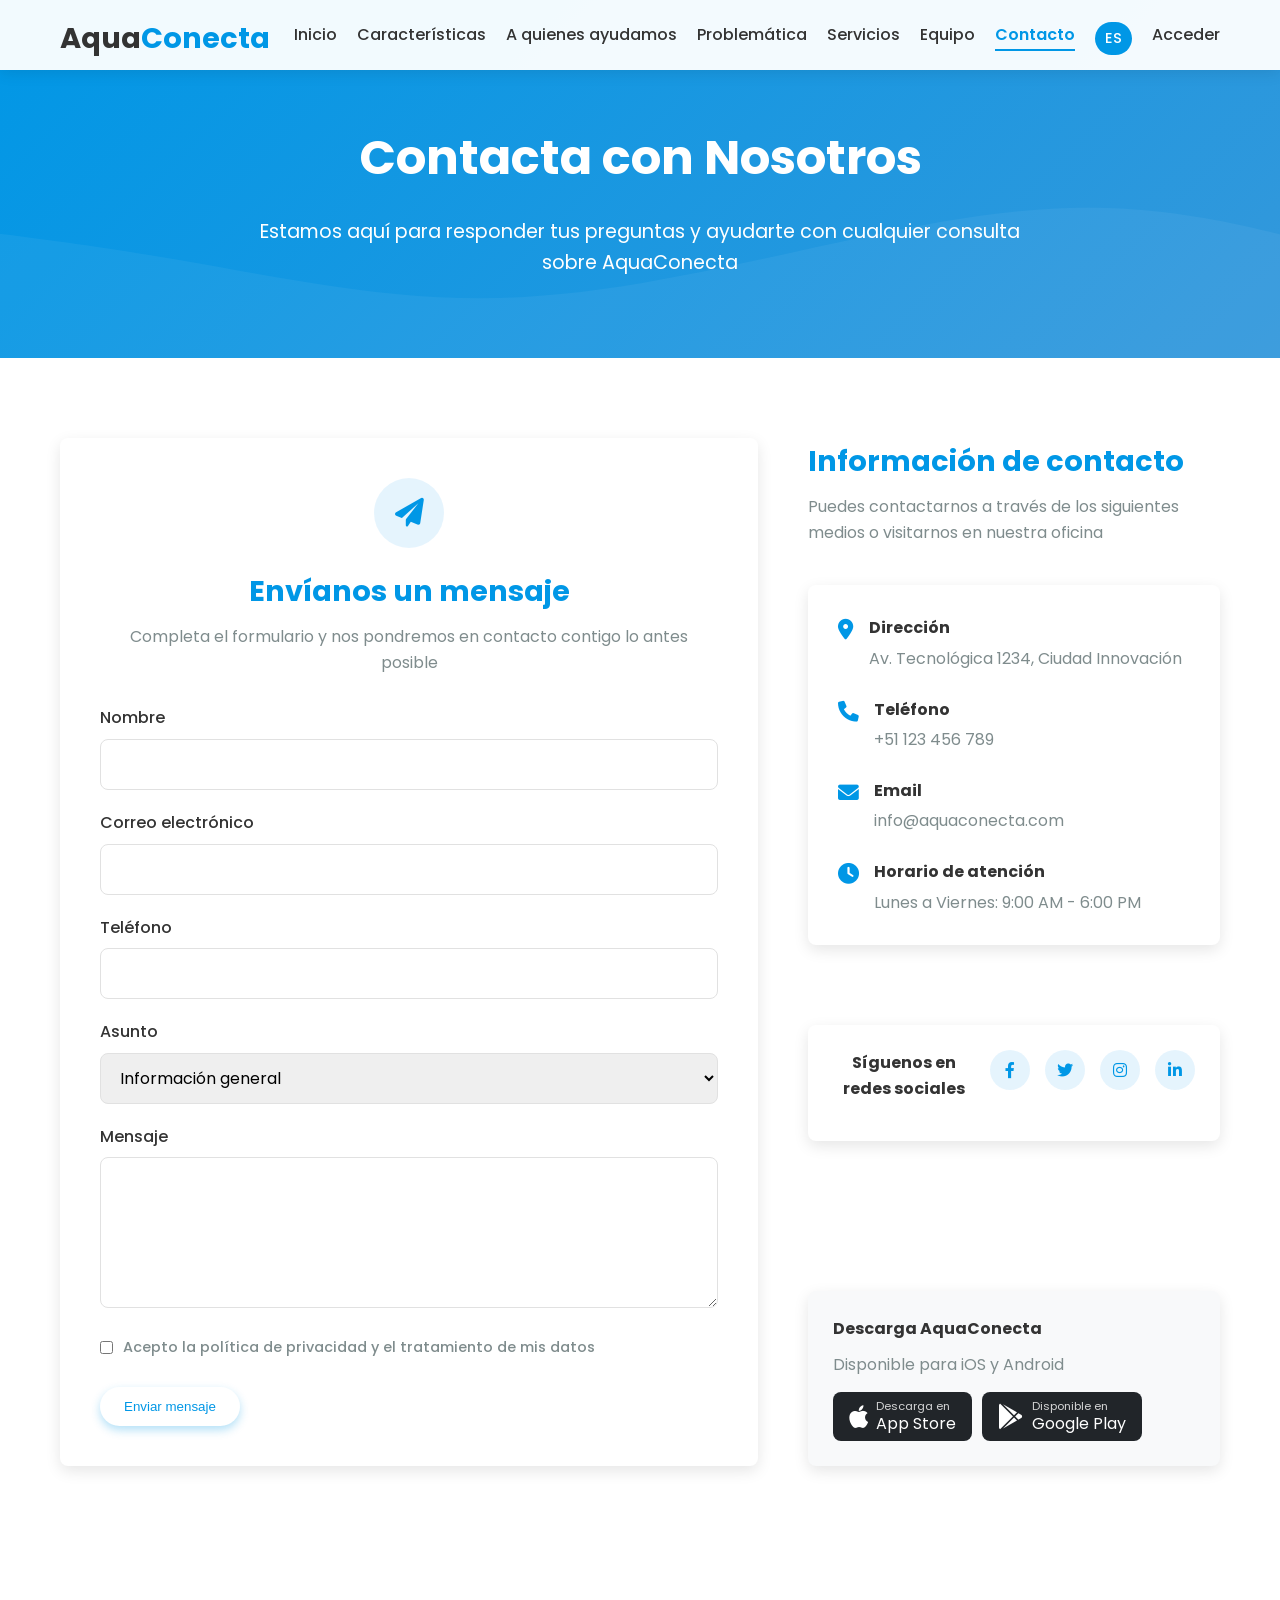
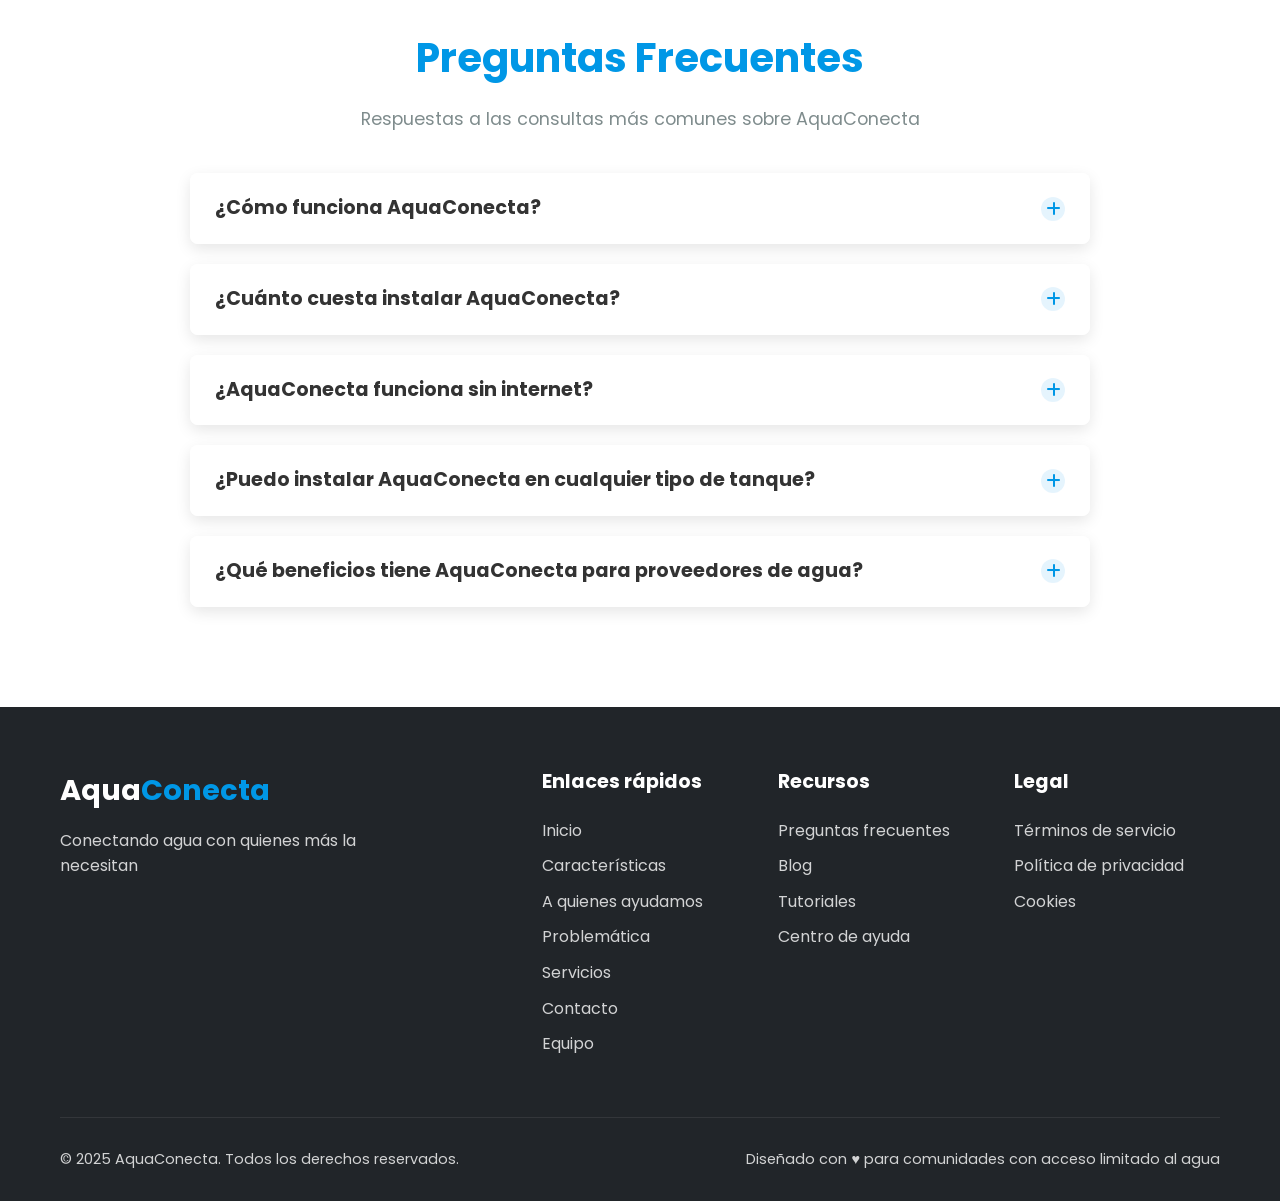
==== commit d219951b: "Refactor website for English localization and responsive design improvements - Updated HTML content " ====
--- a/contact.html
+++ b/contact.html
@@ -1,10 +1,10 @@
 <!DOCTYPE html>
-<html lang="es">
+<html lang="en">
 
 <head>
     <meta charset="UTF-8">
     <meta name="viewport" content="width=device-width, initial-scale=1.0">
-    <title data-i18n="contact_page_title">AquaConecta - Contacto</title>
+    <title data-i18n="contact_page_title">AquaConecta - Contact</title>
     <link rel="icon" href="images/aquaconecta.png" type="image/png">
 
     <link rel="stylesheet" href="css/base.css">
@@ -27,15 +27,15 @@
                 <h1><a href="index.html">Aqua<span>Conecta</span></a></h1>
             </div>
             <ul class="nav-links">
-                <li><a href="index.html" data-i18n="nav_home">Inicio</a></li>
-                <li><a href="index.html#features" data-i18n="nav_features">Características</a></li>
-                <li><a href="index.html#help" data-i18n="nav_help">A quienes ayudamos</a></li>
-                <li><a href="index.html#problem" data-i18n="nav_problem">Problemática</a></li>
-                <li><a href="index.html#services" data-i18n="nav_services">Servicios</a></li>
-                <li><a href="contact.html" class="active" data-i18n="nav_contact">Contacto</a></li>
-                <li><a href="index.html#team" data-i18n="nav_team">Equipo</a></li>
-                <li><a href="#" id="langSwitch" class="lang-switch">EN</a></li>
-                <li><a href="https://aquaconecta-app.netlify.app/" class="btn-login" data-i18n="nav_login">Acceder</a>
+                <li><a href="index.html" data-i18n="nav_home">Home</a></li>
+                <li><a href="index.html#features" data-i18n="nav_features">Features</a></li>
+                <li><a href="index.html#help" data-i18n="nav_help">Who We Help</a></li>
+                <li><a href="index.html#problem" data-i18n="nav_problem">Problem</a></li>
+                <li><a href="index.html#services" data-i18n="nav_services">Services</a></li>
+                <li><a href="index.html#team" data-i18n="nav_team">Team</a></li>
+                <li><a href="contact.html" class="active" data-i18n="nav_contact">Contact</a></li>
+                <li><a href="#" id="langSwitch" class="lang-switch">ES</a></li>
+                <li><a href="https://aquaconecta-app.netlify.app/" class="btn-login" data-i18n="nav_login">Access</a>
                 </li>
             </ul>
             <div class="mobile-menu">
@@ -48,8 +48,8 @@
     <header class="contact-hero">
         <div class="container">
             <div class="contact-hero-content">
-                <h1 data-i18n="contact_hero_title">Contacta con Nosotros</h1>
-                <p data-i18n="contact_hero_description">Estamos aquí para responder tus preguntas y ayudarte con cualquier consulta sobre AquaConecta</p>
+                <h1 data-i18n="contact_hero_title">Contact Us</h1>
+                <p data-i18n="contact_hero_description">We're here to answer your questions and help you with any inquiries about AquaConecta</p>
             </div>
         </div>
     </header>
@@ -180,8 +180,8 @@
     <section class="faq-section">
         <div class="container">
             <div class="section-header">
-                <h2 data-i18n="faq_title">Preguntas Frecuentes</h2>
-                <p data-i18n="faq_description">Respuestas a las consultas más comunes sobre AquaConecta</p>
+                <h2 data-i18n="faq_title">Frequently Asked Questions</h2>
+                <p data-i18n="faq_description">Answers to the most common questions about AquaConecta</p>
             </div>
             
             <div class="faq-container">
@@ -279,8 +279,8 @@
                 </div>
             </div>
             <div class="footer-bottom">
-                <p data-i18n="footer_copyright">&copy; 2025 AquaConecta. Todos los derechos reservados.</p>
-                <p data-i18n="footer_tagline_extended">Diseñado con <i class="fas fa-heart"></i> para comunidades con acceso limitado al agua</p>
+                <p data-i18n="footer_copyright">&copy; 2025 AquaConecta. All rights reserved.</p>
+                <p data-i18n="footer_tagline_extended">Designed with <i class="fas fa-heart"></i> for communities with limited access to water</p>
             </div>
         </div>
     </footer>
--- a/css/layout.css
+++ b/css/layout.css
@@ -88,7 +88,7 @@
 /* Hero Section */
 .hero {
     position: relative;
-    padding: 150px 0; /* Aumentar de 160px 0 120px */
+    padding: 120px 0 80px; /* Reducido de 150px 0 */
     background: linear-gradient(135deg, var(--primary-color) 0%, #3498db 100%);
     color: var(--white);
     overflow: hidden;
@@ -121,7 +121,7 @@
 }
 
 .hero-content h1 {
-    font-size: 3rem;
+    font-size: 2.8rem; /* Reducido de 3rem */
     font-weight: 700;
     margin-bottom: 20px;
     line-height: 1.2;
@@ -141,7 +141,7 @@
 .hero-image {
     flex: 1;
     margin-left: 50px;
-    animation: float 6s ease-in-out infinite;
+    animation: float 8s ease-in-out infinite; /* Animación más lenta y sutil */
 }
 
 .hero-image img {
@@ -149,18 +149,18 @@
     box-shadow: 0 15px 30px rgba(0, 0, 0, 0.2);
 }
 
-/* Hero animations */
+/* Hero animations - Deshabilitadas para mejorar rendimiento */
 .hero-content {
-    opacity: 0;
-    transform: translateY(30px);
-    transition: opacity 0.8s ease, transform 0.8s ease;
+    opacity: 1; /* Cambiado de 0 a 1 */
+    transform: translateY(0); /* Cambiado de translateY(30px) a 0 */
+    /* transition: opacity 0.8s ease, transform 0.8s ease; - Comentado */
 }
 
 .hero-image {
-    opacity: 0;
-    transform: translateY(30px);
-    transition: opacity 0.8s ease, transform 0.8s ease;
-    transition-delay: 0.3s;
+    opacity: 1; /* Cambiado de 0 a 1 */
+    transform: translateY(0); /* Cambiado de translateY(30px) a 0 */
+    /* transition: opacity 0.8s ease, transform 0.8s ease; - Comentado */
+    /* transition-delay: 0.3s; - Comentado */
 }
 
 /* Hero responsive */
@@ -199,7 +199,7 @@
 .footer {
     background-color: var(--dark-bg);
     color: var(--white);
-    padding: 80px 0 30px;
+    padding: 60px 0 30px; /* Reducido de 80px 0 30px */
 }
 
 .footer-content {
--- a/css/sections.css
+++ b/css/sections.css
@@ -1,6 +1,6 @@
 /* Features Section */
 .features {
-    padding: 80px 0;
+    padding: 60px 0; /* Reducido de 80px 0 */
     background-color: var(--white);
     position: relative;
     scroll-margin-top: 80px;
@@ -52,7 +52,7 @@
 
 /* Help Section */
 .help-section {
-    padding: 80px 0;
+    padding: 60px 0; /* Reducido de 80px 0 */
     background-color: var(--light-bg);
     position: relative;
     scroll-margin-top: 80px;
@@ -138,7 +138,7 @@
 
 /* Problem Solution Section */
 .problem-solution {
-    padding: 80px 0;
+    padding: 60px 0; /* Reducido de 80px 0 */
     background-color: var(--light-bg);
     scroll-margin-top: 80px;
 }
@@ -205,7 +205,7 @@
 
 /* Estilos para la sección de Servicios */
 .services {
-    padding: 80px 0;
+    padding: 60px 0; /* Reducido de 80px 0 */
     background-color: var(--white);
     scroll-margin-top: 80px;
     position: relative;
@@ -508,7 +508,7 @@
 
 /* Team Section */
 .team {
-    padding: 80px 0;
+    padding: 60px 0; /* Reducido de 80px 0 */
     background-color: var(--light-bg);
     position: relative;
     scroll-margin-top: 80px;
@@ -609,7 +609,7 @@
 
 /* About Product Section */
 .about-product {
-    padding: 80px 0;
+    padding: 60px 0; /* Reducido de 80px 0 */
     background-color: var(--white);
     position: relative;
     scroll-margin-top: 80px;
@@ -652,4 +652,123 @@
     .product-video iframe {
         height: 250px;
     }
+}
+
+/* Final Call to Action Section */
+.final-cta {
+    padding: 70px 0; /* Reducido de 100px 0 */
+    background: linear-gradient(135deg, var(--primary-color) 0%, #3498db 100%);
+    color: var(--white);
+    position: relative;
+    overflow: hidden;
+}
+
+.final-cta::before {
+    content: '';
+    position: absolute;
+    top: 0;
+    left: 0;
+    width: 100%;
+    height: 100%;
+    background-image: url('data:image/svg+xml;utf8,<svg xmlns="http://www.w3.org/2000/svg" viewBox="0 0 1440 320"><path fill="%23ffffff" fill-opacity="0.05" d="M0,192L48,197.3C96,203,192,213,288,229.3C384,245,480,267,576,266.7C672,267,768,245,864,224C960,203,1056,181,1152,186.7C1248,192,1344,224,1392,240L1440,256L1440,320L1392,320C1344,320,1248,320,1152,320C1056,320,960,320,864,320C768,320,672,320,576,320C480,320,384,320,288,320C192,320,96,320,48,320L0,320Z"></path></svg>');
+    background-size: cover;
+    background-position: bottom;
+    z-index: 0;
+}
+
+.cta-content {
+    position: relative;
+    z-index: 1;
+    text-align: center;
+    max-width: 800px;
+    margin: 0 auto;
+}
+
+.cta-content h2 {
+    font-size: 2.5rem; /* Reducido de 3rem */
+    font-weight: 700;
+    margin-bottom: 20px;
+    line-height: 1.2;
+}
+
+.cta-content p {
+    font-size: 1.2rem;
+    margin-bottom: 40px;
+    opacity: 0.9;
+    line-height: 1.6;
+}
+
+.cta-buttons {
+    display: flex;
+    gap: 20px;
+    justify-content: center;
+    align-items: center;
+}
+
+.cta-buttons .btn {
+    padding: 15px 30px;
+    font-size: 1.1rem;
+    font-weight: 600;
+    border-radius: 50px;
+    transition: all 0.3s ease;
+}
+
+.cta-buttons .btn-primary {
+    background-color: var(--white);
+    color: var(--primary-color);
+}
+
+.cta-buttons .btn-primary:hover {
+    background-color: var(--accent-color);
+    color: var(--dark-bg);
+    transform: translateY(-3px);
+    box-shadow: 0 10px 25px rgba(0, 0, 0, 0.2);
+}
+
+.cta-buttons .btn-secondary {
+    background-color: transparent;
+    color: var(--white);
+    border: 2px solid var(--white);
+}
+
+.cta-buttons .btn-secondary:hover {
+    background-color: var(--white);
+    color: var(--primary-color);
+    transform: translateY(-3px);
+    box-shadow: 0 10px 25px rgba(0, 0, 0, 0.2);
+}
+
+/* Responsive styles for final CTA */
+@media (max-width: 768px) {
+    .final-cta {
+        padding: 80px 0;
+    }
+    
+    .cta-content h2 {
+        font-size: 2.2rem;
+    }
+    
+    .cta-content p {
+        font-size: 1.1rem;
+    }
+    
+    .cta-buttons {
+        flex-direction: column;
+        gap: 15px;
+    }
+    
+    .cta-buttons .btn {
+        width: 100%;
+        max-width: 300px;
+    }
+}
+
+@media (max-width: 576px) {
+    .cta-content h2 {
+        font-size: 1.8rem;
+    }
+    
+    .cta-content p {
+        font-size: 1rem;
+    }
 }
--- a/css/responsive.css
+++ b/css/responsive.css
@@ -2,6 +2,53 @@
 @media (max-width: 1200px) {
     .container {
         padding: 0 30px;
+    }
+    
+    /* Optimizar hero para laptops */
+    .hero {
+        padding: 100px 0 60px;
+    }
+    
+    .hero-content h1 {
+        font-size: 2.5rem;
+    }
+    
+    .hero-content p {
+        font-size: 1rem;
+    }
+    
+    /* Reducir padding en secciones para laptops */
+    .features, .help-section, .problem-solution, 
+    .about-product, .team, .services {
+        padding: 50px 0;
+    }
+    
+    .final-cta {
+        padding: 60px 0;
+    }
+    
+    .cta-content h2 {
+        font-size: 2.2rem;
+    }
+}
+
+/* Laptops medianos (1024px-1200px) */
+@media (max-width: 1024px) and (min-width: 768px) {
+    .hero .container {
+        gap: 30px;
+    }
+    
+    .hero-content {
+        max-width: 500px;
+    }
+    
+    .hero-image {
+        margin-left: 30px;
+    }
+    
+    .hero-image img {
+        max-width: 100%;
+        height: auto;
     }
 }
 
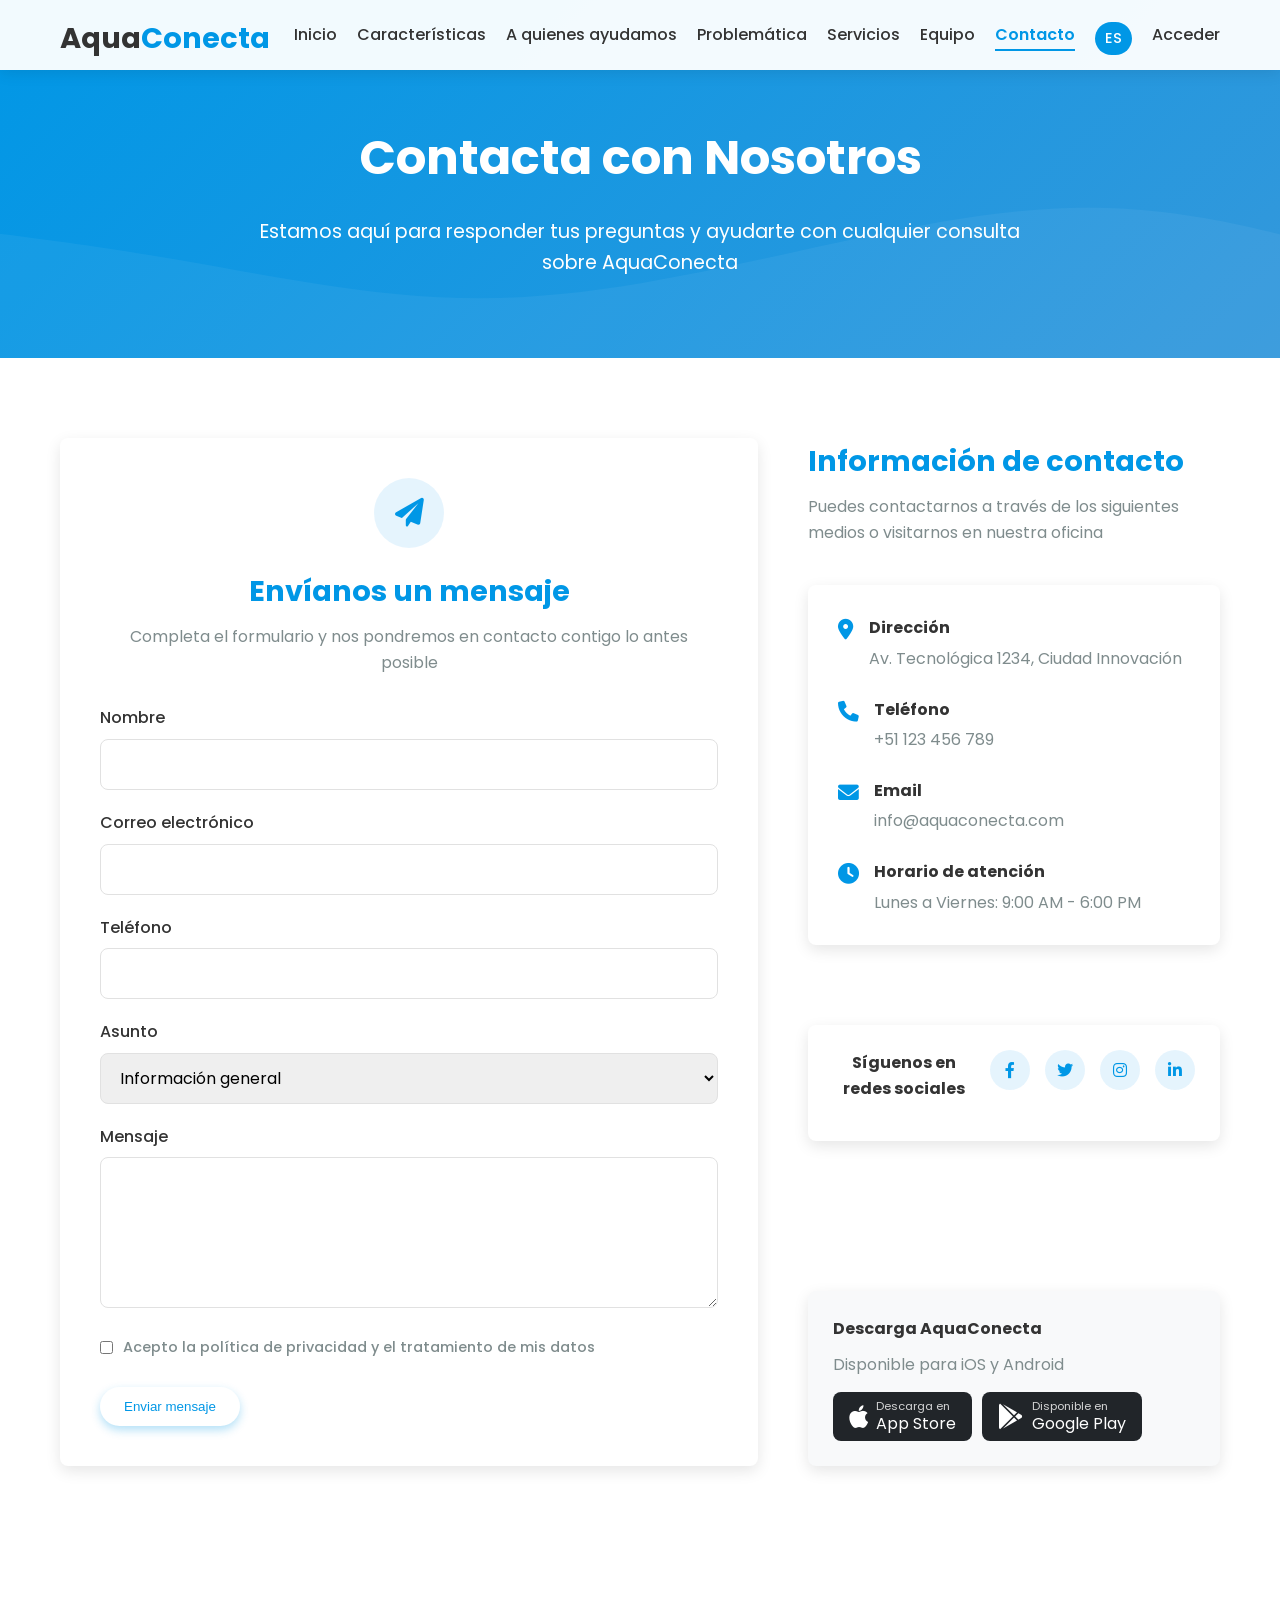
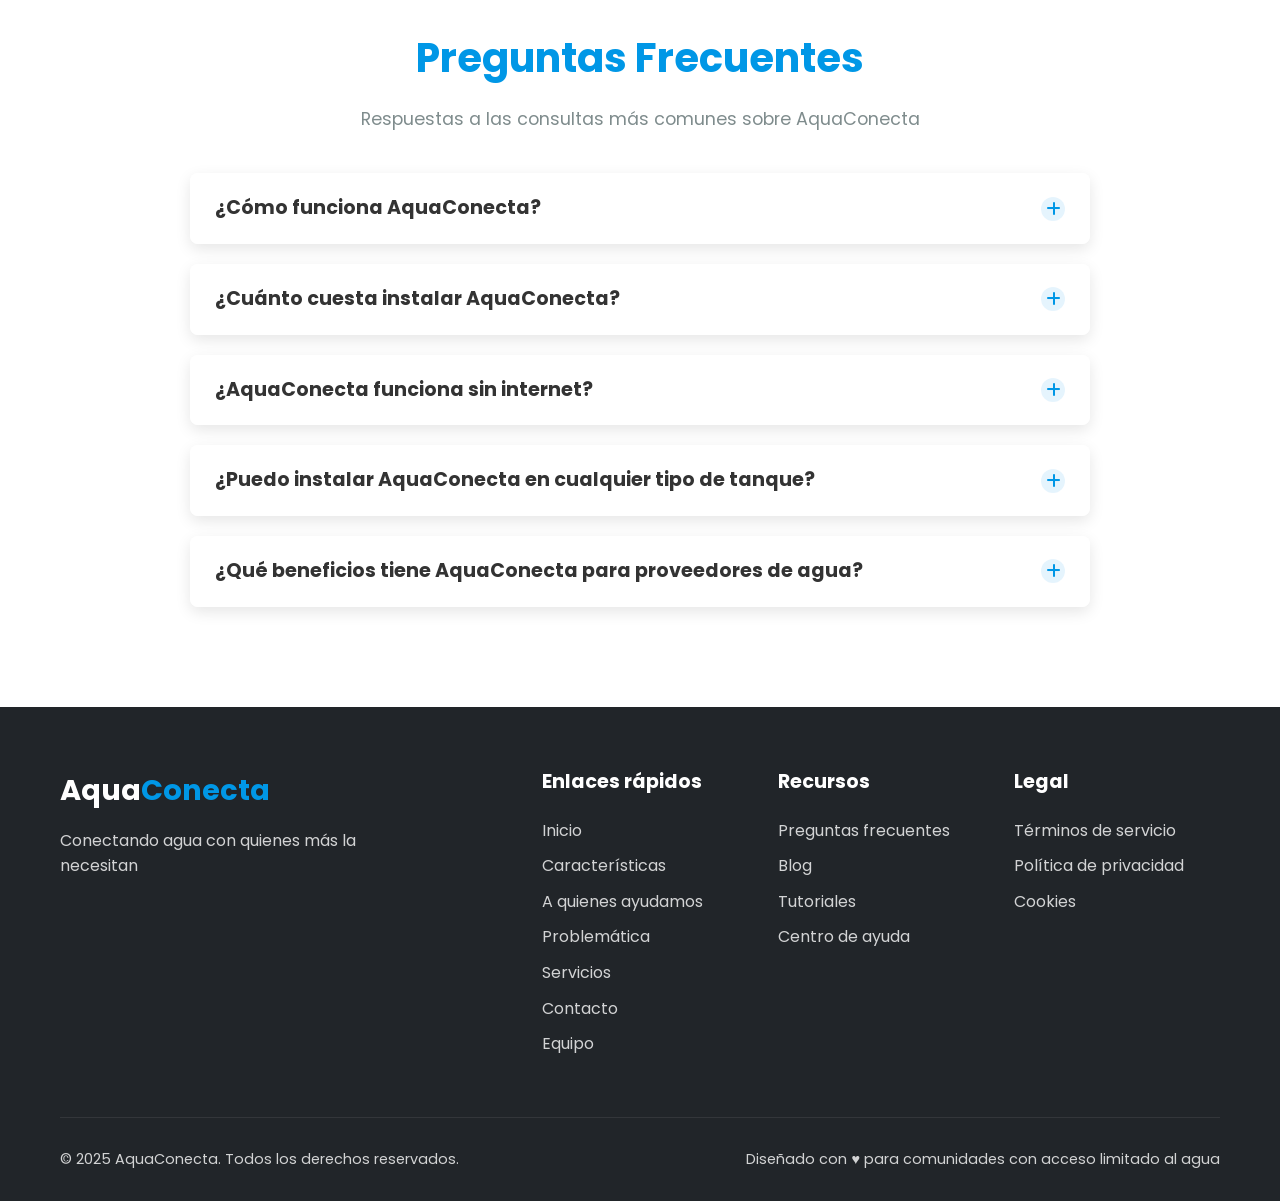
==== commit f184f8f8: "fix: Update login links to point to the development environment" ====
--- a/contact.html
+++ b/contact.html
@@ -12,6 +12,7 @@
     <link rel="stylesheet" href="css/layout.css">
     <link rel="stylesheet" href="css/sections.css">
     <link rel="stylesheet" href="css/animations.css">
+    <link rel="stylesheet" href="css/proportions.css">
     <link rel="stylesheet" href="css/responsive.css">
     <link rel="stylesheet" href="css/contact-page.css">
     <link rel="stylesheet" href="https://cdnjs.cloudflare.com/ajax/libs/font-awesome/6.0.0/css/all.min.css">
@@ -35,7 +36,7 @@
                 <li><a href="index.html#team" data-i18n="nav_team">Team</a></li>
                 <li><a href="contact.html" class="active" data-i18n="nav_contact">Contact</a></li>
                 <li><a href="#" id="langSwitch" class="lang-switch">ES</a></li>
-                <li><a href="https://aquaconecta-app.netlify.app/" class="btn-login" data-i18n="nav_login">Access</a>
+                <li><a href="https://aquaconecta-app-develop.netlify.app//" class="btn-login" data-i18n="nav_login">Access</a>
                 </li>
             </ul>
             <div class="mobile-menu">
--- a/css/layout.css
+++ b/css/layout.css
@@ -88,7 +88,7 @@
 /* Hero Section */
 .hero {
     position: relative;
-    padding: 120px 0 80px; /* Reducido de 150px 0 */
+    padding: 100px 0 60px; /* Reducido aún más para laptops */
     background: linear-gradient(135deg, var(--primary-color) 0%, #3498db 100%);
     color: var(--white);
     overflow: hidden;
--- a/css/sections.css
+++ b/css/sections.css
@@ -1,9 +1,9 @@
 /* Features Section */
 .features {
-    padding: 60px 0; /* Reducido de 80px 0 */
-    background-color: var(--white);
-    position: relative;
-    scroll-margin-top: 80px;
+    padding: 40px 0; /* Reducido de 60px 0 */
+    background-color: var(--white);
+    position: relative;
+    scroll-margin-top: 70px;
 }
 
 .features-grid {
@@ -52,10 +52,10 @@
 
 /* Help Section */
 .help-section {
-    padding: 60px 0; /* Reducido de 80px 0 */
+    padding: 40px 0; /* Reducido de 60px 0 */
     background-color: var(--light-bg);
     position: relative;
-    scroll-margin-top: 80px;
+    scroll-margin-top: 70px;
 }
 
 .help-card {
--- a/css/animations.css
+++ b/css/animations.css
@@ -32,7 +32,7 @@
         transform: translateY(0px);
     }
     50% {
-        transform: translateY(-10px);
+        transform: translateY(0px);
     }
     100% {
         transform: translateY(0px);
@@ -45,7 +45,7 @@
         transform: translateY(0px) rotate(0deg);
     }
     50% {
-        transform: translateY(-15px) rotate(2deg);
+        transform: translateY(0px) rotate(0deg);
     }
     100% {
         transform: translateY(0px) rotate(0deg);
--- a/css/proportions.css
+++ b/css/proportions.css
@@ -0,0 +1,85 @@
+/* 
+   Archivo de proporciones optimizadas para todos los dispositivos
+   Este archivo asegura que los elementos mantengan proporciones adecuadas
+   en diferentes dispositivos y resoluciones
+*/
+
+/* Proporciones generales */
+.container {
+    width: 100%;
+    max-width: 1200px;
+    margin: 0 auto;
+}
+
+/* Proporciones para secciones */
+section {
+    overflow: hidden;
+    box-sizing: border-box;
+}
+
+/* Hero section proporciones */
+.hero .container {
+    min-height: unset;
+    display: flex;
+    align-items: center;
+}
+
+.hero-content {
+    max-width: 50%;
+    padding-right: 15px;
+}
+
+.hero-image {
+    max-width: 45%; 
+}
+
+.hero-image img {
+    max-width: 100%;
+    height: auto;
+    object-fit: cover;
+}
+
+/* Ajustes para el ribbon de descuento */
+.discount-ribbon {
+    max-width: 100%;
+    overflow: hidden;
+    padding: 10px 20px;
+    flex-wrap: wrap;
+}
+
+/* Ajustes para tarjetas de características */
+.feature-card {
+    display: flex;
+    flex-direction: column;
+    height: auto;
+    min-height: 260px;
+}
+
+/* Ajustes para tarjetas de ayuda */
+.help-card {
+    max-width: 100%;
+}
+
+.help-content {
+    overflow: auto;
+}
+
+/* Proporciones para vistas en dispositivos pequeños */
+@media (max-width: 992px) {
+    .hero-content, .hero-image {
+        max-width: 100%;
+    }
+    
+    .feature-card {
+        min-height: auto;
+    }
+    
+    /* Wave divider proporción */
+    .wave-divider {
+        height: 50px;
+    }
+    
+    .wave-divider svg {
+        height: 50px;
+    }
+}
--- a/css/responsive.css
+++ b/css/responsive.css
@@ -1,68 +1,236 @@
 /* Large devices (desktops, less than 1200px) */
 @media (max-width: 1200px) {
     .container {
-        padding: 0 30px;
+        padding: 0 25px;
+        max-width: 1100px;
+        margin: 0 auto;
     }
     
     /* Optimizar hero para laptops */
     .hero {
-        padding: 100px 0 60px;
+        padding: 90px 0 50px;
     }
     
     .hero-content h1 {
-        font-size: 2.5rem;
+        font-size: 2.3rem;
+        line-height: 1.3;
     }
     
     .hero-content p {
-        font-size: 1rem;
+        font-size: 0.95rem;
+        margin-bottom: 20px;
     }
     
     /* Reducir padding en secciones para laptops */
     .features, .help-section, .problem-solution, 
     .about-product, .team, .services {
+        padding: 40px 0;
+    }
+    
+    .final-cta {
         padding: 50px 0;
     }
     
-    .final-cta {
-        padding: 60px 0;
-    }
-    
     .cta-content h2 {
-        font-size: 2.2rem;
+        font-size: 2rem;
+    }
+    
+    /* Ajustar tamaño de video */
+    .product-video iframe {
+        height: 400px;
     }
 }
 
 /* Laptops medianos (1024px-1200px) */
 @media (max-width: 1024px) and (min-width: 768px) {
     .hero .container {
-        gap: 30px;
+        gap: 20px;
+        align-items: center;
     }
     
     .hero-content {
-        max-width: 500px;
+        max-width: 450px;
     }
     
     .hero-image {
-        margin-left: 30px;
+        margin-left: 20px;
+        max-width: 45%;
     }
     
     .hero-image img {
         max-width: 100%;
         height: auto;
+        border-radius: 8px;
+    }
+    
+    /* Ajustar tamaños de tarjetas y elementos */
+    .feature-card {
+        padding: 25px 20px;
+    }
+    
+    .feature-icon {
+        width: 60px;
+        height: 60px;
+        font-size: 1.6rem;
+    }
+    
+    .help-icon {
+        padding: 30px;
+        min-width: 130px;
+    }
+    
+    .help-content {
+        padding: 25px;
+    }
+    
+    .help-content h3 {
+        font-size: 1.6rem;
     }
 }
 
 /* Medium devices (tablets, less than 992px) */
 @media (max-width: 992px) {
-    /* Base responsive styles will be added here */
+    /* Ajustes para tablets */
+    .hero .container {
+        flex-direction: column;
+        text-align: center;
+    }
+    
+    .hero-content {
+        max-width: 100%;
+    }
+    
+    .hero-image {
+        margin: 30px auto 0;
+        max-width: 70%;
+    }
+    
+    .cta-buttons {
+        justify-content: center;
+    }
+    
+    /* Ajustes para secciones */
+    .features-grid {
+        grid-template-columns: repeat(2, 1fr);
+    }
+    
+    /* Ajustar cards de help section */
+    .help-card {
+        flex-direction: column;
+    }
+    
+    .help-card.reversed {
+        flex-direction: column;
+    }
+    
+    .help-icon {
+        min-width: 100%;
+        padding: 25px;
+    }
+    
+    /* Ajustar el video */
+    .product-video iframe {
+        height: 350px;
+    }
 }
 
 /* Small devices (landscape phones, less than 768px) */
 @media (max-width: 768px) {
-    /* Mobile responsive styles will be added here */
+    /* Mobile responsive styles */
+    .section-header h2 {
+        font-size: 1.8rem;
+    }
+    
+    .section-header p {
+        font-size: 0.9rem;
+    }
+    
+    /* Hero ajustes */
+    .hero {
+        padding: 90px 0 40px;
+    }
+    
+    .hero-content h1 {
+        font-size: 2rem;
+    }
+    
+    .hero-image {
+        max-width: 85%;
+    }
+    
+    /* Features grid ajustes */
+    .features-grid {
+        grid-template-columns: 1fr;
+    }
+    
+    /* Discount ribbon ajustes */
+    .discount-ribbon {
+        padding: 15px;
+        flex-direction: column;
+    }
+    
+    .countdown-container {
+        margin-top: 10px;
+    }
+    
+    .countdown-unit {
+        padding: 5px;
+    }
+    
+    /* Ajuste de video */
+    .product-video iframe {
+        height: 300px;
+    }
 }
 
 /* Extra small devices (portrait phones, less than 576px) */
 @media (max-width: 576px) {
-    /* Extra small device styles will be added here */
-}
+    /* Extra small device styles */
+    .container {
+        padding: 0 15px;
+    }
+    
+    .hero {
+        padding: 80px 0 30px;
+    }
+    
+    .hero-content h1 {
+        font-size: 1.8rem;
+    }
+    
+    .hero-content p {
+        font-size: 0.9rem;
+    }
+    
+    .cta-buttons {
+        flex-direction: column;
+        gap: 15px;
+    }
+    
+    .cta-buttons .btn {
+        width: 100%;
+        text-align: center;
+    }
+    
+    /* Tamaño de video */
+    .product-video iframe {
+        height: 200px;
+    }
+    
+    /* Tarjetas de ayuda */
+    .help-content {
+        padding: 20px 15px;
+    }
+    
+    .help-content h3 {
+        font-size: 1.4rem;
+    }
+    
+    /* Countdown más pequeño */
+    #countdown-days,
+    #countdown-hours,
+    #countdown-minutes,
+    #countdown-seconds {
+        font-size: 1.2rem;
+    }
+}
